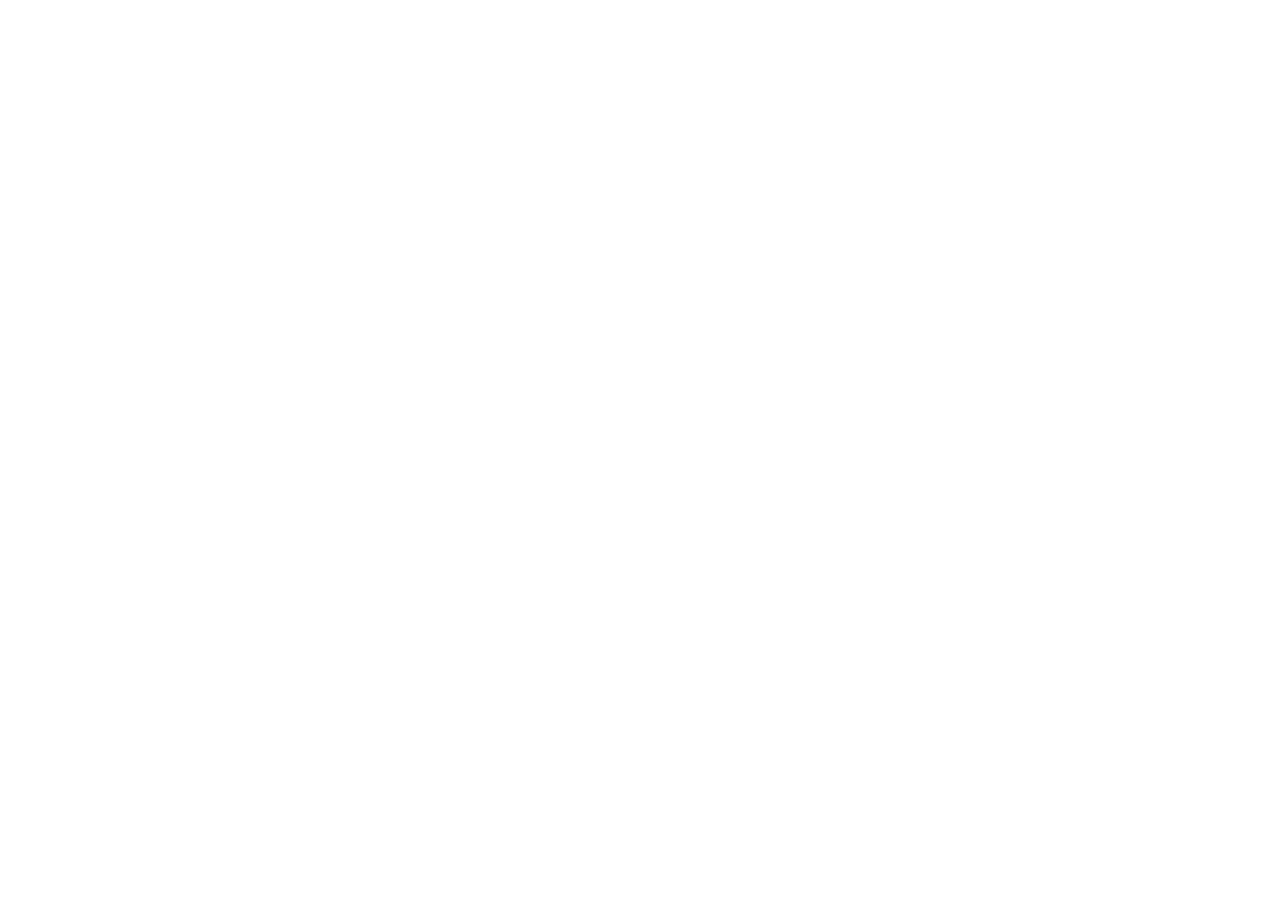
==== tailwind_component/index.html @ cdb5a168 "Add folders" ====
<!DOCTYPE html>
<html lang="en">
<head>
    <meta charset="UTF-8">
    <meta name="viewport" content="width=device-width, initial-scale=1.0">
    <title>IMK Tailwind</title>
    <link rel="stylesheet" href="../main.css">
</head>
<body>
    
</body>
</html>
---- main.css ----
/*
! tailwindcss v3.4.1 | MIT License | https://tailwindcss.com
*/

/*
1. Prevent padding and border from affecting element width. (https://github.com/mozdevs/cssremedy/issues/4)
2. Allow adding a border to an element by just adding a border-width. (https://github.com/tailwindcss/tailwindcss/pull/116)
*/

*,
::before,
::after {
  box-sizing: border-box;
  /* 1 */
  border-width: 0;
  /* 2 */
  border-style: solid;
  /* 2 */
  border-color: #e5e7eb;
  /* 2 */
}

::before,
::after {
  --tw-content: '';
}

/*
1. Use a consistent sensible line-height in all browsers.
2. Prevent adjustments of font size after orientation changes in iOS.
3. Use a more readable tab size.
4. Use the user's configured `sans` font-family by default.
5. Use the user's configured `sans` font-feature-settings by default.
6. Use the user's configured `sans` font-variation-settings by default.
7. Disable tap highlights on iOS
*/

html,
:host {
  line-height: 1.5;
  /* 1 */
  -webkit-text-size-adjust: 100%;
  /* 2 */
  -moz-tab-size: 4;
  /* 3 */
  -o-tab-size: 4;
     tab-size: 4;
  /* 3 */
  font-family: ui-sans-serif, system-ui, sans-serif, "Apple Color Emoji", "Segoe UI Emoji", "Segoe UI Symbol", "Noto Color Emoji";
  /* 4 */
  font-feature-settings: normal;
  /* 5 */
  font-variation-settings: normal;
  /* 6 */
  -webkit-tap-highlight-color: transparent;
  /* 7 */
}

/*
1. Remove the margin in all browsers.
2. Inherit line-height from `html` so users can set them as a class directly on the `html` element.
*/

body {
  margin: 0;
  /* 1 */
  line-height: inherit;
  /* 2 */
}

/*
1. Add the correct height in Firefox.
2. Correct the inheritance of border color in Firefox. (https://bugzilla.mozilla.org/show_bug.cgi?id=190655)
3. Ensure horizontal rules are visible by default.
*/

hr {
  height: 0;
  /* 1 */
  color: inherit;
  /* 2 */
  border-top-width: 1px;
  /* 3 */
}

/*
Add the correct text decoration in Chrome, Edge, and Safari.
*/

abbr:where([title]) {
  -webkit-text-decoration: underline dotted;
          text-decoration: underline dotted;
}

/*
Remove the default font size and weight for headings.
*/

h1,
h2,
h3,
h4,
h5,
h6 {
  font-size: inherit;
  font-weight: inherit;
}

/*
Reset links to optimize for opt-in styling instead of opt-out.
*/

a {
  color: inherit;
  text-decoration: inherit;
}

/*
Add the correct font weight in Edge and Safari.
*/

b,
strong {
  font-weight: bolder;
}

/*
1. Use the user's configured `mono` font-family by default.
2. Use the user's configured `mono` font-feature-settings by default.
3. Use the user's configured `mono` font-variation-settings by default.
4. Correct the odd `em` font sizing in all browsers.
*/

code,
kbd,
samp,
pre {
  font-family: ui-monospace, SFMono-Regular, Menlo, Monaco, Consolas, "Liberation Mono", "Courier New", monospace;
  /* 1 */
  font-feature-settings: normal;
  /* 2 */
  font-variation-settings: normal;
  /* 3 */
  font-size: 1em;
  /* 4 */
}

/*
Add the correct font size in all browsers.
*/

small {
  font-size: 80%;
}

/*
Prevent `sub` and `sup` elements from affecting the line height in all browsers.
*/

sub,
sup {
  font-size: 75%;
  line-height: 0;
  position: relative;
  vertical-align: baseline;
}

sub {
  bottom: -0.25em;
}

sup {
  top: -0.5em;
}

/*
1. Remove text indentation from table contents in Chrome and Safari. (https://bugs.chromium.org/p/chromium/issues/detail?id=999088, https://bugs.webkit.org/show_bug.cgi?id=201297)
2. Correct table border color inheritance in all Chrome and Safari. (https://bugs.chromium.org/p/chromium/issues/detail?id=935729, https://bugs.webkit.org/show_bug.cgi?id=195016)
3. Remove gaps between table borders by default.
*/

table {
  text-indent: 0;
  /* 1 */
  border-color: inherit;
  /* 2 */
  border-collapse: collapse;
  /* 3 */
}

/*
1. Change the font styles in all browsers.
2. Remove the margin in Firefox and Safari.
3. Remove default padding in all browsers.
*/

button,
input,
optgroup,
select,
textarea {
  font-family: inherit;
  /* 1 */
  font-feature-settings: inherit;
  /* 1 */
  font-variation-settings: inherit;
  /* 1 */
  font-size: 100%;
  /* 1 */
  font-weight: inherit;
  /* 1 */
  line-height: inherit;
  /* 1 */
  color: inherit;
  /* 1 */
  margin: 0;
  /* 2 */
  padding: 0;
  /* 3 */
}

/*
Remove the inheritance of text transform in Edge and Firefox.
*/

button,
select {
  text-transform: none;
}

/*
1. Correct the inability to style clickable types in iOS and Safari.
2. Remove default button styles.
*/

button,
[type='button'],
[type='reset'],
[type='submit'] {
  -webkit-appearance: button;
  /* 1 */
  background-color: transparent;
  /* 2 */
  background-image: none;
  /* 2 */
}

/*
Use the modern Firefox focus style for all focusable elements.
*/

:-moz-focusring {
  outline: auto;
}

/*
Remove the additional `:invalid` styles in Firefox. (https://github.com/mozilla/gecko-dev/blob/2f9eacd9d3d995c937b4251a5557d95d494c9be1/layout/style/res/forms.css#L728-L737)
*/

:-moz-ui-invalid {
  box-shadow: none;
}

/*
Add the correct vertical alignment in Chrome and Firefox.
*/

progress {
  vertical-align: baseline;
}

/*
Correct the cursor style of increment and decrement buttons in Safari.
*/

::-webkit-inner-spin-button,
::-webkit-outer-spin-button {
  height: auto;
}

/*
1. Correct the odd appearance in Chrome and Safari.
2. Correct the outline style in Safari.
*/

[type='search'] {
  -webkit-appearance: textfield;
  /* 1 */
  outline-offset: -2px;
  /* 2 */
}

/*
Remove the inner padding in Chrome and Safari on macOS.
*/

::-webkit-search-decoration {
  -webkit-appearance: none;
}

/*
1. Correct the inability to style clickable types in iOS and Safari.
2. Change font properties to `inherit` in Safari.
*/

::-webkit-file-upload-button {
  -webkit-appearance: button;
  /* 1 */
  font: inherit;
  /* 2 */
}

/*
Add the correct display in Chrome and Safari.
*/

summary {
  display: list-item;
}

/*
Removes the default spacing and border for appropriate elements.
*/

blockquote,
dl,
dd,
h1,
h2,
h3,
h4,
h5,
h6,
hr,
figure,
p,
pre {
  margin: 0;
}

fieldset {
  margin: 0;
  padding: 0;
}

legend {
  padding: 0;
}

ol,
ul,
menu {
  list-style: none;
  margin: 0;
  padding: 0;
}

/*
Reset default styling for dialogs.
*/

dialog {
  padding: 0;
}

/*
Prevent resizing textareas horizontally by default.
*/

textarea {
  resize: vertical;
}

/*
1. Reset the default placeholder opacity in Firefox. (https://github.com/tailwindlabs/tailwindcss/issues/3300)
2. Set the default placeholder color to the user's configured gray 400 color.
*/

input::-moz-placeholder, textarea::-moz-placeholder {
  opacity: 1;
  /* 1 */
  color: #9ca3af;
  /* 2 */
}

input::placeholder,
textarea::placeholder {
  opacity: 1;
  /* 1 */
  color: #9ca3af;
  /* 2 */
}

/*
Set the default cursor for buttons.
*/

button,
[role="button"] {
  cursor: pointer;
}

/*
Make sure disabled buttons don't get the pointer cursor.
*/

:disabled {
  cursor: default;
}

/*
1. Make replaced elements `display: block` by default. (https://github.com/mozdevs/cssremedy/issues/14)
2. Add `vertical-align: middle` to align replaced elements more sensibly by default. (https://github.com/jensimmons/cssremedy/issues/14#issuecomment-634934210)
   This can trigger a poorly considered lint error in some tools but is included by design.
*/

img,
svg,
video,
canvas,
audio,
iframe,
embed,
object {
  display: block;
  /* 1 */
  vertical-align: middle;
  /* 2 */
}

/*
Constrain images and videos to the parent width and preserve their intrinsic aspect ratio. (https://github.com/mozdevs/cssremedy/issues/14)
*/

img,
video {
  max-width: 100%;
  height: auto;
}

/* Make elements with the HTML hidden attribute stay hidden by default */

[hidden] {
  display: none;
}

*, ::before, ::after {
  --tw-border-spacing-x: 0;
  --tw-border-spacing-y: 0;
  --tw-translate-x: 0;
  --tw-translate-y: 0;
  --tw-rotate: 0;
  --tw-skew-x: 0;
  --tw-skew-y: 0;
  --tw-scale-x: 1;
  --tw-scale-y: 1;
  --tw-pan-x:  ;
  --tw-pan-y:  ;
  --tw-pinch-zoom:  ;
  --tw-scroll-snap-strictness: proximity;
  --tw-gradient-from-position:  ;
  --tw-gradient-via-position:  ;
  --tw-gradient-to-position:  ;
  --tw-ordinal:  ;
  --tw-slashed-zero:  ;
  --tw-numeric-figure:  ;
  --tw-numeric-spacing:  ;
  --tw-numeric-fraction:  ;
  --tw-ring-inset:  ;
  --tw-ring-offset-width: 0px;
  --tw-ring-offset-color: #fff;
  --tw-ring-color: rgb(59 130 246 / 0.5);
  --tw-ring-offset-shadow: 0 0 #0000;
  --tw-ring-shadow: 0 0 #0000;
  --tw-shadow: 0 0 #0000;
  --tw-shadow-colored: 0 0 #0000;
  --tw-blur:  ;
  --tw-brightness:  ;
  --tw-contrast:  ;
  --tw-grayscale:  ;
  --tw-hue-rotate:  ;
  --tw-invert:  ;
  --tw-saturate:  ;
  --tw-sepia:  ;
  --tw-drop-shadow:  ;
  --tw-backdrop-blur:  ;
  --tw-backdrop-brightness:  ;
  --tw-backdrop-contrast:  ;
  --tw-backdrop-grayscale:  ;
  --tw-backdrop-hue-rotate:  ;
  --tw-backdrop-invert:  ;
  --tw-backdrop-opacity:  ;
  --tw-backdrop-saturate:  ;
  --tw-backdrop-sepia:  ;
}

::backdrop {
  --tw-border-spacing-x: 0;
  --tw-border-spacing-y: 0;
  --tw-translate-x: 0;
  --tw-translate-y: 0;
  --tw-rotate: 0;
  --tw-skew-x: 0;
  --tw-skew-y: 0;
  --tw-scale-x: 1;
  --tw-scale-y: 1;
  --tw-pan-x:  ;
  --tw-pan-y:  ;
  --tw-pinch-zoom:  ;
  --tw-scroll-snap-strictness: proximity;
  --tw-gradient-from-position:  ;
  --tw-gradient-via-position:  ;
  --tw-gradient-to-position:  ;
  --tw-ordinal:  ;
  --tw-slashed-zero:  ;
  --tw-numeric-figure:  ;
  --tw-numeric-spacing:  ;
  --tw-numeric-fraction:  ;
  --tw-ring-inset:  ;
  --tw-ring-offset-width: 0px;
  --tw-ring-offset-color: #fff;
  --tw-ring-color: rgb(59 130 246 / 0.5);
  --tw-ring-offset-shadow: 0 0 #0000;
  --tw-ring-shadow: 0 0 #0000;
  --tw-shadow: 0 0 #0000;
  --tw-shadow-colored: 0 0 #0000;
  --tw-blur:  ;
  --tw-brightness:  ;
  --tw-contrast:  ;
  --tw-grayscale:  ;
  --tw-hue-rotate:  ;
  --tw-invert:  ;
  --tw-saturate:  ;
  --tw-sepia:  ;
  --tw-drop-shadow:  ;
  --tw-backdrop-blur:  ;
  --tw-backdrop-brightness:  ;
  --tw-backdrop-contrast:  ;
  --tw-backdrop-grayscale:  ;
  --tw-backdrop-hue-rotate:  ;
  --tw-backdrop-invert:  ;
  --tw-backdrop-opacity:  ;
  --tw-backdrop-saturate:  ;
  --tw-backdrop-sepia:  ;
}

.mx-3 {
  margin-left: 0.75rem;
  margin-right: 0.75rem;
}

.mt-1 {
  margin-top: 0.25rem;
}

.mt-2 {
  margin-top: 0.5rem;
}

.mt-3 {
  margin-top: 0.75rem;
}

.block {
  display: block;
}

.italic {
  font-style: italic;
}

.container {
  width: 100%;
}

@media (min-width: 640px) {
  .container {
    max-width: 640px;
  }
}

@media (min-width: 768px) {
  .container {
    max-width: 768px;
  }
}

@media (min-width: 1024px) {
  .container {
    max-width: 1024px;
  }
}

@media (min-width: 1280px) {
  .container {
    max-width: 1280px;
  }
}

@media (min-width: 1536px) {
  .container {
    max-width: 1536px;
  }
}
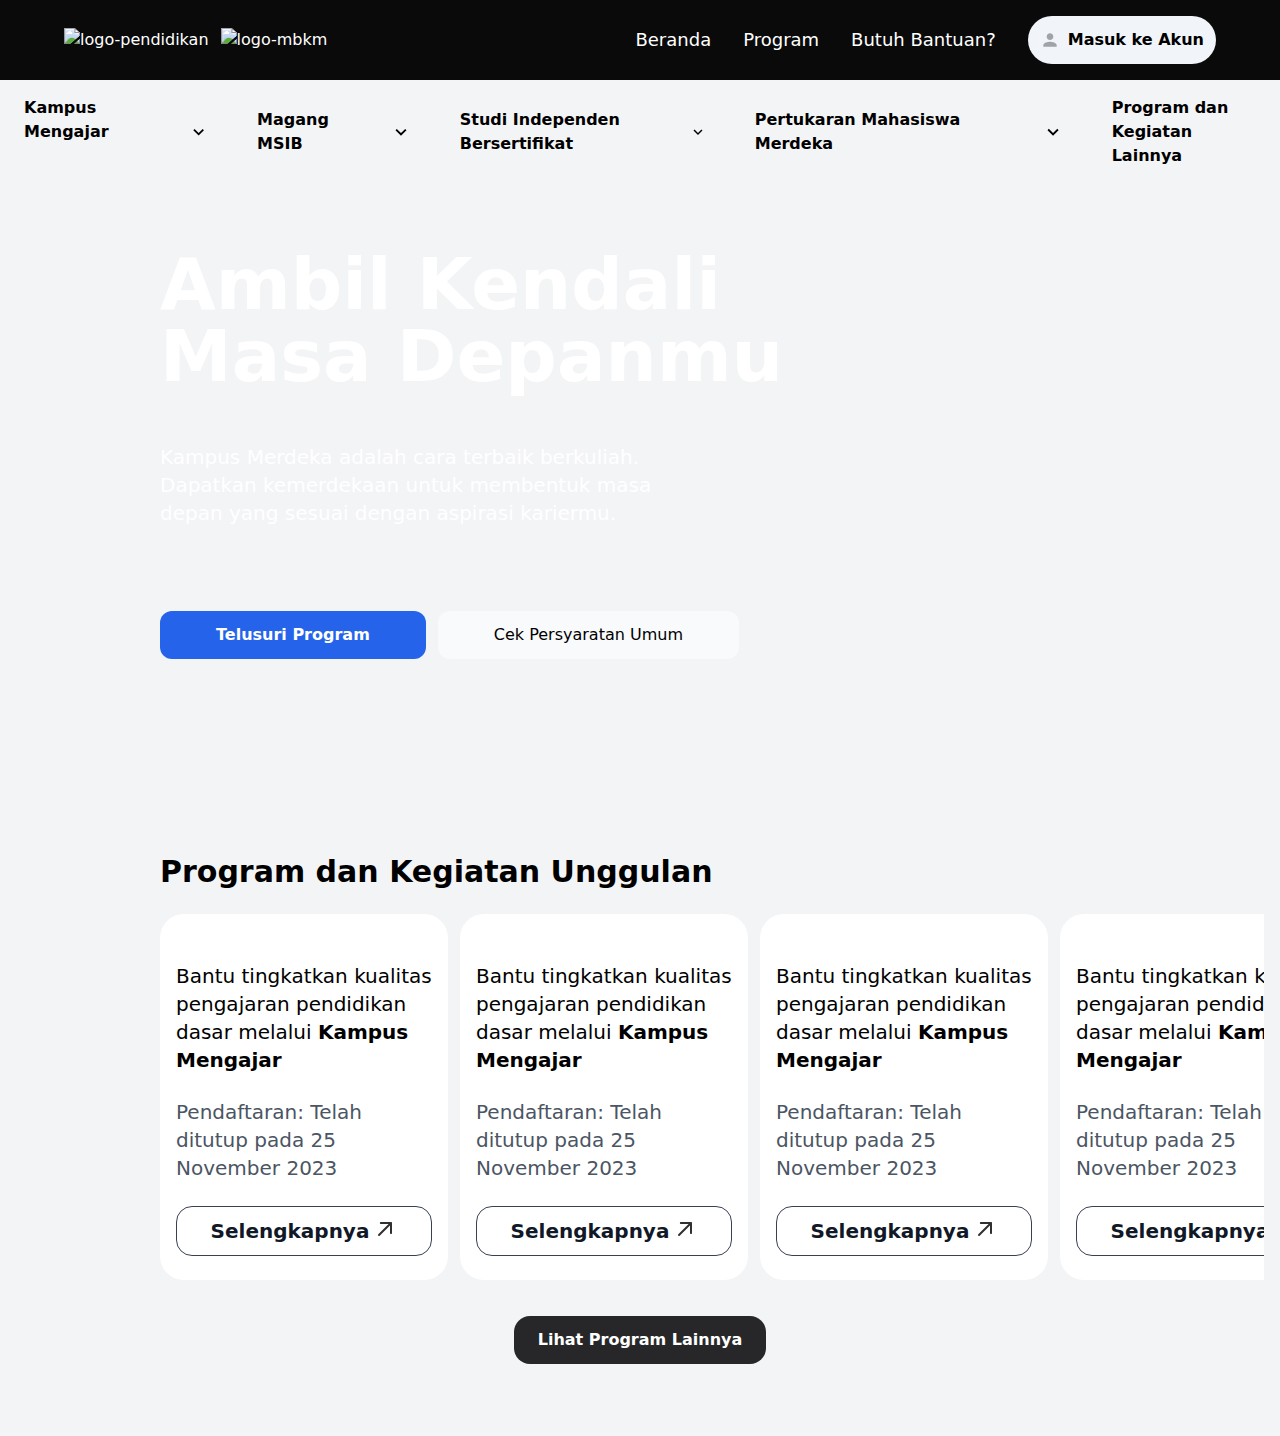
==== commit a0f58ab2: "Finished beranda page" ====
--- a/tailwind_component/index.html
+++ b/tailwind_component/index.html
@@ -6,7 +6,217 @@
     <title>IMK Tailwind</title>
     <link rel="stylesheet" href="../main.css">
 </head>
-<body>
-    
+<body class="bg-gray-100 pb-8">
+    <header class="w-full bg-neutral-950 text-white h-fit">
+        <nav class="max-w-screen-xl flex justify-between p-4 lg:py-4 lg:px-16 mx-auto">
+            <div class="grid grid-flow-col gap-3 my-auto">
+                <img class="" src="https://kampusmerdeka.kemdikbud.go.id/static/media/logo-pendidikan.92aef756.webp" alt="logo-pendidikan">
+                <img class="" src="https://kampusmerdeka.kemdikbud.go.id/static/media/logo-white.d216d864.webp" alt="logo-mbkm">
+            </div>
+            <div class="gap-8 hidden lg:flex">
+                <span class="font-medium text-lg my-auto">Beranda</span>
+                <span class="font-medium text-lg my-auto">Program</span>
+                <span class="font-medium text-lg my-auto">Butuh Bantuan?</span>
+                <div class="rounded-full flex gap-2 bg-slate-100 p-3 font-bold text-black">
+                    <svg class="my-auto" viewBox="0 0 24 24" height="20" fill="#A0A4A8" stroke=""><path d="M12 12C14.21 12 16 10.21 16 8C16 5.79 14.21 4 12 4C9.79 4 8 5.79 8 8C8 10.21 9.79 12 12 12ZM12 14C9.33 14 4 15.34 4 18V20H20V18C20 15.34 14.67 14 12 14Z"></path></svg>
+                    Masuk ke Akun
+                </div>
+            </div>
+            <div class="lg:hidden flex place-content-center">
+                <svg id="hamburger" class="m-auto cursor-pointer" viewBox="0 0 24 24" height="25" fill="#FFFFFF" stroke=""><path d="M20,18H4c-0.6,0-1-0.4-1-1s0.4-1,1-1h16c0.6,0,1,0.4,1,1S20.6,18,20,18z M20,13H4c-0.6,0-1-0.4-1-1s0.4-1,1-1h16  c0.6,0,1,0.4,1,1S20.6,13,20,13z M20,8H4C3.4,8,3,7.6,3,7s0.4-1,1-1h16c0.6,0,1,0.4,1,1S20.6,8,20,8z"></path></svg>
+                <div id="bg_focus_dialog" class="h-screen w-full bg-black bg-opacity-75 z-10 fixed hidden top-0 right-0"></div>
+                <div id="dialog" class="h-3/5 -translate-y-full transition-all ease-in-out w-full bg-white z-20 fixed top-0 right-0">
+                    <div class="grid gap-5 py-5 px-4">
+                        <span id="close-icon" class="flex justify-end cursor-pointer"><svg viewBox="0 0 24 24" height="24" fill="#53575A" stroke=""><path d="M19,6.4L17.6,5L12,10.6L6.4,5L5,6.4l5.6,5.6L5,17.6L6.4,19l5.6-5.6l5.6,5.6l1.4-1.4L13.4,12L19,6.4z"></path></svg></span>
+                        <span class="text-gray-400 text-sm font-normal tracking-tight">Program Kampus Merdeka</span>
+                        <div class="flex justify-between cursor-pointer">
+                            <span class="font-medium text-black tracking-tight">
+                                Kampus Mengajar
+                            </span>
+                            <svg viewBox="0 0 24 24" height="20" fill="#45474A" stroke=""><path d="M13,19c-0.3,0-0.5-0.1-0.7-0.3c-0.4-0.4-0.4-1,0-1.4l4.3-4.3H5c-0.6,0-1-0.4-1-1s0.4-1,1-1h11.6l-4.3-4.3  c-0.4-0.4-0.4-1,0-1.4s1-0.4,1.4,0l6,6c0.1,0.1,0.2,0.2,0.2,0.3c0,0.1,0.1,0.2,0.1,0.4l0,0c0,0,0,0,0,0l0,0c0,0.1,0,0.3-0.1,0.4  c0,0.1-0.1,0.2-0.2,0.3l-6,6C13.5,18.9,13.3,19,13,19z"></path></svg>
+                        </div>
+                        <div class="flex justify-between cursor-pointer">
+                            <span class="font-medium text-black tracking-tight">
+                                Magang MSIB
+                            </span>
+                            <svg viewBox="0 0 24 24" height="20" fill="#45474A" stroke=""><path d="M13,19c-0.3,0-0.5-0.1-0.7-0.3c-0.4-0.4-0.4-1,0-1.4l4.3-4.3H5c-0.6,0-1-0.4-1-1s0.4-1,1-1h11.6l-4.3-4.3  c-0.4-0.4-0.4-1,0-1.4s1-0.4,1.4,0l6,6c0.1,0.1,0.2,0.2,0.2,0.3c0,0.1,0.1,0.2,0.1,0.4l0,0c0,0,0,0,0,0l0,0c0,0.1,0,0.3-0.1,0.4  c0,0.1-0.1,0.2-0.2,0.3l-6,6C13.5,18.9,13.3,19,13,19z"></path></svg>
+                        </div>
+                        <div class="flex justify-between cursor-pointer">
+                            <span class="font-medium text-black tracking-tight">
+                                Studi Independen Bersertifikat
+                            </span>
+                            <svg viewBox="0 0 24 24" height="20" fill="#45474A" stroke=""><path d="M13,19c-0.3,0-0.5-0.1-0.7-0.3c-0.4-0.4-0.4-1,0-1.4l4.3-4.3H5c-0.6,0-1-0.4-1-1s0.4-1,1-1h11.6l-4.3-4.3  c-0.4-0.4-0.4-1,0-1.4s1-0.4,1.4,0l6,6c0.1,0.1,0.2,0.2,0.2,0.3c0,0.1,0.1,0.2,0.1,0.4l0,0c0,0,0,0,0,0l0,0c0,0.1,0,0.3-0.1,0.4  c0,0.1-0.1,0.2-0.2,0.3l-6,6C13.5,18.9,13.3,19,13,19z"></path></svg>
+                        </div>
+                        <div class="flex justify-between cursor-pointer">
+                            <span class="font-medium text-black tracking-tight">
+                                Pertukaran Mahasiswa Merdeka
+                            </span>
+                            <svg viewBox="0 0 24 24" height="20" fill="#45474A" stroke=""><path d="M13,19c-0.3,0-0.5-0.1-0.7-0.3c-0.4-0.4-0.4-1,0-1.4l4.3-4.3H5c-0.6,0-1-0.4-1-1s0.4-1,1-1h11.6l-4.3-4.3  c-0.4-0.4-0.4-1,0-1.4s1-0.4,1.4,0l6,6c0.1,0.1,0.2,0.2,0.2,0.3c0,0.1,0.1,0.2,0.1,0.4l0,0c0,0,0,0,0,0l0,0c0,0.1,0,0.3-0.1,0.4  c0,0.1-0.1,0.2-0.2,0.3l-6,6C13.5,18.9,13.3,19,13,19z"></path></svg>
+                        </div>
+                        <div class="flex justify-between cursor-pointer">
+                            <span class="font-medium text-black tracking-tight">
+                                Program dan Kegiatan Lainnya
+                            </span>
+                            <svg viewBox="0 0 24 24" height="20" fill="#45474A" stroke=""><path d="M13,19c-0.3,0-0.5-0.1-0.7-0.3c-0.4-0.4-0.4-1,0-1.4l4.3-4.3H5c-0.6,0-1-0.4-1-1s0.4-1,1-1h11.6l-4.3-4.3  c-0.4-0.4-0.4-1,0-1.4s1-0.4,1.4,0l6,6c0.1,0.1,0.2,0.2,0.2,0.3c0,0.1,0.1,0.2,0.1,0.4l0,0c0,0,0,0,0,0l0,0c0,0.1,0,0.3-0.1,0.4  c0,0.1-0.1,0.2-0.2,0.3l-6,6C13.5,18.9,13.3,19,13,19z"></path></svg>
+                        </div>
+                    </div>
+                </div>
+            </div>
+        </nav>
+        <nav class="lg:hidden fixed w-full bg-white border-t border bottom-0">
+            <div class="flex justify-around py-2 text-xs text-gray-600">
+                <div><svg class="mx-auto" viewBox="0 0 24 24" height="24" fill="#F66951" stroke=""><path d="M10,20v-6h4v6h5v-8h3L12,3L2,12h3v8H10z"></path></svg>Beranda</div>
+                <div><svg class="mx-auto" viewBox="0 0 24 24" height="24" fill="#A0A4A8" stroke=""><path d="M10 16V15H3.01L3 19C3 20.11 3.89 21 5 21H19C20.11 21 21 20.11 21 19V15H14V16H10ZM20 7H15.99V5L13.99 3H9.99L7.99 5V7H4C2.9 7 2 7.9 2 9V12C2 13.11 2.89 14 4 14H10V12H14V14H20C21.1 14 22 13.1 22 12V9C22 7.9 21.1 7 20 7ZM14 7H10V5H14V7Z"></path></svg>Program</div>
+                <div><svg class="mx-auto" viewBox="0 0 41 41" height="24" fill="#A0A4A8" stroke=""><path d="M20.5,38.9c-10.1,0-18.4-8.2-18.4-18.4S10.4,2.1,20.5,2.1s18.4,8.2,18.4,18.4S30.6,38.9,20.5,38.9z M20.5,5.5  c-8.3,0-15,6.7-15,15s6.7,15,15,15s15-6.7,15-15S28.8,5.5,20.5,5.5z"></path><path d="M20.4,23.9c-0.7,0-1.4-0.4-1.6-1.2c-0.3-0.9,0.2-1.8,1.1-2.1c1-0.3,3.8-1.7,3.8-3.4c0-0.8-0.3-1.5-0.8-2.1  c-0.5-0.6-1.2-1-2-1.1c-0.8-0.1-1.6,0-2.2,0.4c-0.7,0.4-1.2,1-1.4,1.8c-0.3,0.9-1.3,1.3-2.2,1c-0.9-0.3-1.3-1.3-1-2.2  c0.5-1.5,1.6-2.7,2.9-3.5c1.4-0.8,3-1.1,4.5-0.8c1.6,0.3,3,1.1,4,2.3c1,1.2,1.6,2.7,1.6,4.3c0,4.4-5.5,6.4-6.2,6.6  C20.7,23.8,20.5,23.9,20.4,23.9z"></path><path d="M20.5,30.5c-0.9,0-1.7-0.8-1.7-1.7s0.7-1.7,1.7-1.7h0c0.9,0,1.7,0.8,1.7,1.7S21.4,30.5,20.5,30.5z"></path></svg>FAQ</div>
+                <div><svg class="mx-auto" viewBox="0 0 24 24" height="24" fill="#A0A4A8" stroke=""><path d="M12 12C14.21 12 16 10.21 16 8C16 5.79 14.21 4 12 4C9.79 4 8 5.79 8 8C8 10.21 9.79 12 12 12ZM12 14C9.33 14 4 15.34 4 18V20H20V18C20 15.34 14.67 14 12 14Z"></path></svg>Masuk</div>
+            </div>
+        </nav>
+    </header>
+    <div class="w-full h-fit hidden lg:flex">
+        <div class="mx-auto flex">
+            <div class="cursor-pointer flex w-fit hover:bg-gray-200 group py-4 px-6 gap-5">
+                <span class="font-bold group-hover:text-blue-600  max-w-[14ch]">Kampus Mengajar</span>
+                <svg class="my-auto group-hover:fill-blue-600" viewBox="0 0 24 24" height="24" fill="" stroke=""><path d="M16.6,8.6L12,13.2L7.4,8.6L6,10l6,6l6-6L16.6,8.6z"></path></svg>
+            </div>
+            <div class="cursor-pointer flex w-fit hover:bg-gray-200 group py-4 px-6 gap-5">
+                <span class="font-bold group-hover:text-blue-600  max-w-[14ch] my-auto">Magang MSIB</span>
+                <svg class="my-auto group-hover:fill-blue-600" viewBox="0 0 24 24" height="24" fill="" stroke=""><path d="M16.6,8.6L12,13.2L7.4,8.6L6,10l6,6l6-6L16.6,8.6z"></path></svg>
+            </div>
+            <div class="cursor-pointer flex w-fit hover:bg-gray-200 group py-4 px-6 gap-5">
+                <span class="font-bold group-hover:text-blue-600  max-w-[20ch] my-auto">Studi Independen Bersertifikat</span>
+                <svg class="my-auto group-hover:fill-blue-600" viewBox="0 0 24 24" height="24" fill="" stroke=""><path d="M16.6,8.6L12,13.2L7.4,8.6L6,10l6,6l6-6L16.6,8.6z"></path></svg>
+            </div>
+            <div class="cursor-pointer flex w-fit hover:bg-gray-200 group py-4 px-6 gap-5">
+                <span class="font-bold group-hover:text-blue-600  max-w-[20cursor-pointer ch] my-auto">Pertukaran Mahasiswa Merdeka</span>
+                <svg class="my-auto group-hover:fill-blue-600" viewBox="0 0 24 24" height="24" fill="" stroke=""><path d="M16.6,8.6L12,13.2L7.4,8.6L6,10l6,6l6-6L16.6,8.6z"></path></svg>
+            </div>
+            <div class="cursor-pointer flex w-fit hover:bg-gray-200 group py-4 px-6 gap-5">
+                <span class="font-bold group-hover:text-blue-600  max-w-[14ch] my-auto">Program dan Kegiatan Lainnya</span>
+            </div>
+        </div>
+    </div>
+    <section id="beranda">
+        <div class="bg-[url('https://kampusmerdeka.kemdikbud.go.id/static/media/headline-mahasiswa.7bfc0303.webp')] min-h-80 max-h-80 lg:min-h-[70dvh] bg-cover lg:ps-40 lg:py-16 py-10 px-4 grid">
+            <span class="text-white text-3xl lg:text-7xl font-bold font-sans first-letter: whitespace-break-spaces leading-snug">Ambil Kendali</br>Masa Depanmu</span>
+            <span class="text-white lg:text-xl max-w-[40ch] font-normal font-sans lg:-mt-10">
+                Kampus Merdeka adalah cara terbaik berkuliah. Dapatkan kemerdekaan untuk membentuk masa depan yang sesuai dengan aspirasi kariermu.
+            </span>
+            <div class="lg:flex lg:gap-3 lg:-mt-5">
+                <div class="bg-blue-600 text-center rounded-full lg:rounded-xl lg:px-14 lg:py-3 lg:h-fit p-2 mt-3 font-bold text-white">Telusuri Program</div>
+                <div class="bg-slate-50 text-center rounded-full lg:rounded-xl lg:px-14 lg:py-3 lg:h-fit p-2 mt-3 font-medium">Cek Persyaratan Umum</div>
+            </div>
+        </div>
+    </section>
+    <section id="program">
+        <div class="py-10 px-4 grid gap-6 h-fit">
+            <h1 class="font-bold text-3xl lg:ms-36">Program dan Kegiatan Unggulan</h1>
+            <div class="overflow-x-scroll lg:px-36 snap-x no-scrollbar flex gap-3">
+                <div class="snap-center px-4 py-6 rounded-3xl min-w-64 max-w-64 lg:min-w-72 lg:max-w-72 bg-white grid lg:gap-6 gap-4">
+                    <img src="https://kampusmerdeka.kemdikbud.go.id/static/media/kampus-mengajar-logo.4cb4b8b5.webp" alt="">
+                    <span class="font-normal lg:text-xl text-lg font-sans leading-tight">
+                        Bantu tingkatkan kualitas 
+                        pengajaran pendidikan 
+                        dasar melalui <b>Kampus Mengajar</b>
+                    </span>
+                    <span class="font-extralight lg:text-xl text-lg text-gray-600">
+                        Pendaftaran: 
+                        Telah ditutup pada 25 November 2023
+                    </span>
+                    <div class="border border-gray-700 lg:text-xl rounded-2xl text-gray-900 text-center py-2.5 font-bold flex justify-center gap-1">Selengkapnya<svg viewBox="0 0 24 24" height="24" fill="#2F3031" stroke=""><path d="M6,19c-0.3,0-0.5-0.1-0.7-0.3c-0.4-0.4-0.4-1,0-1.4L15.6,7H7.9c-0.6,0-1-0.4-1-1s0.4-1,1-1H18c0,0,0,0,0,0l0,0  c0.1,0,0.3,0,0.4,0.1c0.1,0,0.2,0.1,0.3,0.2s0.2,0.2,0.2,0.3C19,5.7,19,5.9,19,6l0,0c0,0,0,0,0,0v10.1c0,0.6-0.4,1-1,1s-1-0.4-1-1  V8.4L6.7,18.7C6.5,18.9,6.3,19,6,19z"></path></svg></div>
+                </div>
+                <div class="snap-center px-4 py-6 rounded-3xl min-w-64 max-w-64 lg:min-w-72 lg:max-w-72 bg-white grid lg:gap-6 gap-4">
+                    <img src="https://kampusmerdeka.kemdikbud.go.id/static/media/kampus-mengajar-logo.4cb4b8b5.webp" alt="">
+                    <span class="font-normal lg:text-xl text-lg font-sans leading-tight">
+                        Bantu tingkatkan kualitas 
+                        pengajaran pendidikan 
+                        dasar melalui <b>Kampus Mengajar</b>
+                    </span>
+                    <span class="font-extralight lg:text-xl text-lg text-gray-600">
+                        Pendaftaran: 
+                        Telah ditutup pada 25 November 2023
+                    </span>
+                    <div class="border border-gray-700 lg:text-xl rounded-2xl text-gray-900 text-center py-2.5 font-bold flex justify-center gap-1">Selengkapnya<svg viewBox="0 0 24 24" height="24" fill="#2F3031" stroke=""><path d="M6,19c-0.3,0-0.5-0.1-0.7-0.3c-0.4-0.4-0.4-1,0-1.4L15.6,7H7.9c-0.6,0-1-0.4-1-1s0.4-1,1-1H18c0,0,0,0,0,0l0,0  c0.1,0,0.3,0,0.4,0.1c0.1,0,0.2,0.1,0.3,0.2s0.2,0.2,0.2,0.3C19,5.7,19,5.9,19,6l0,0c0,0,0,0,0,0v10.1c0,0.6-0.4,1-1,1s-1-0.4-1-1  V8.4L6.7,18.7C6.5,18.9,6.3,19,6,19z"></path></svg></div>
+                </div>
+                <div class="snap-center px-4 py-6 rounded-3xl min-w-64 max-w-64 lg:min-w-72 lg:max-w-72 bg-white grid lg:gap-6 gap-4">
+                    <img src="https://kampusmerdeka.kemdikbud.go.id/static/media/kampus-mengajar-logo.4cb4b8b5.webp" alt="">
+                    <span class="font-normal lg:text-xl text-lg font-sans leading-tight">
+                        Bantu tingkatkan kualitas 
+                        pengajaran pendidikan 
+                        dasar melalui <b>Kampus Mengajar</b>
+                    </span>
+                    <span class="font-extralight lg:text-xl text-lg text-gray-600">
+                        Pendaftaran: 
+                        Telah ditutup pada 25 November 2023
+                    </span>
+                    <div class="border border-gray-700 lg:text-xl rounded-2xl text-gray-900 text-center py-2.5 font-bold flex justify-center gap-1">Selengkapnya<svg viewBox="0 0 24 24" height="24" fill="#2F3031" stroke=""><path d="M6,19c-0.3,0-0.5-0.1-0.7-0.3c-0.4-0.4-0.4-1,0-1.4L15.6,7H7.9c-0.6,0-1-0.4-1-1s0.4-1,1-1H18c0,0,0,0,0,0l0,0  c0.1,0,0.3,0,0.4,0.1c0.1,0,0.2,0.1,0.3,0.2s0.2,0.2,0.2,0.3C19,5.7,19,5.9,19,6l0,0c0,0,0,0,0,0v10.1c0,0.6-0.4,1-1,1s-1-0.4-1-1  V8.4L6.7,18.7C6.5,18.9,6.3,19,6,19z"></path></svg></div>
+                </div>
+                <div class="snap-center px-4 py-6 rounded-3xl min-w-64 max-w-64 lg:min-w-72 lg:max-w-72 bg-white grid lg:gap-6 gap-4">
+                    <img src="https://kampusmerdeka.kemdikbud.go.id/static/media/kampus-mengajar-logo.4cb4b8b5.webp" alt="">
+                    <span class="font-normal lg:text-xl text-lg font-sans leading-tight">
+                        Bantu tingkatkan kualitas 
+                        pengajaran pendidikan 
+                        dasar melalui <b>Kampus Mengajar</b>
+                    </span>
+                    <span class="font-extralight lg:text-xl text-lg text-gray-600">
+                        Pendaftaran: 
+                        Telah ditutup pada 25 November 2023
+                    </span>
+                    <div class="border border-gray-700 lg:text-xl rounded-2xl text-gray-900 text-center py-2.5 font-bold flex justify-center gap-1">Selengkapnya<svg viewBox="0 0 24 24" height="24" fill="#2F3031" stroke=""><path d="M6,19c-0.3,0-0.5-0.1-0.7-0.3c-0.4-0.4-0.4-1,0-1.4L15.6,7H7.9c-0.6,0-1-0.4-1-1s0.4-1,1-1H18c0,0,0,0,0,0l0,0  c0.1,0,0.3,0,0.4,0.1c0.1,0,0.2,0.1,0.3,0.2s0.2,0.2,0.2,0.3C19,5.7,19,5.9,19,6l0,0c0,0,0,0,0,0v10.1c0,0.6-0.4,1-1,1s-1-0.4-1-1  V8.4L6.7,18.7C6.5,18.9,6.3,19,6,19z"></path></svg></div>
+                </div>
+                <div class="snap-center px-4 py-6 rounded-3xl min-w-64 max-w-64 lg:min-w-72 lg:max-w-72 bg-white grid lg:gap-6 gap-4">
+                    <img src="https://kampusmerdeka.kemdikbud.go.id/static/media/kampus-mengajar-logo.4cb4b8b5.webp" alt="">
+                    <span class="font-normal lg:text-xl text-lg font-sans leading-tight">
+                        Bantu tingkatkan kualitas 
+                        pengajaran pendidikan 
+                        dasar melalui <b>Kampus Mengajar</b>
+                    </span>
+                    <span class="font-extralight lg:text-xl text-lg text-gray-600">
+                        Pendaftaran: 
+                        Telah ditutup pada 25 November 2023
+                    </span>
+                    <div class="border border-gray-700 lg:text-xl rounded-2xl text-gray-900 text-center py-2.5 font-bold flex justify-center gap-1">Selengkapnya<svg viewBox="0 0 24 24" height="24" fill="#2F3031" stroke=""><path d="M6,19c-0.3,0-0.5-0.1-0.7-0.3c-0.4-0.4-0.4-1,0-1.4L15.6,7H7.9c-0.6,0-1-0.4-1-1s0.4-1,1-1H18c0,0,0,0,0,0l0,0  c0.1,0,0.3,0,0.4,0.1c0.1,0,0.2,0.1,0.3,0.2s0.2,0.2,0.2,0.3C19,5.7,19,5.9,19,6l0,0c0,0,0,0,0,0v10.1c0,0.6-0.4,1-1,1s-1-0.4-1-1  V8.4L6.7,18.7C6.5,18.9,6.3,19,6,19z"></path></svg></div>
+                </div>
+                <div class="snap-center px-4 py-6 rounded-3xl min-w-64 max-w-64 lg:min-w-72 lg:max-w-72 bg-white grid lg:gap-6 gap-4">
+                    <img src="https://kampusmerdeka.kemdikbud.go.id/static/media/kampus-mengajar-logo.4cb4b8b5.webp" alt="">
+                    <span class="font-normal lg:text-xl text-lg font-sans leading-tight">
+                        Bantu tingkatkan kualitas 
+                        pengajaran pendidikan 
+                        dasar melalui <b>Kampus Mengajar</b>
+                    </span>
+                    <span class="font-extralight lg:text-xl text-lg text-gray-600">
+                        Pendaftaran: 
+                        Telah ditutup pada 25 November 2023
+                    </span>
+                    <div class="border border-gray-700 lg:text-xl rounded-2xl text-gray-900 text-center py-2.5 font-bold flex justify-center gap-1">Selengkapnya<svg viewBox="0 0 24 24" height="24" fill="#2F3031" stroke=""><path d="M6,19c-0.3,0-0.5-0.1-0.7-0.3c-0.4-0.4-0.4-1,0-1.4L15.6,7H7.9c-0.6,0-1-0.4-1-1s0.4-1,1-1H18c0,0,0,0,0,0l0,0  c0.1,0,0.3,0,0.4,0.1c0.1,0,0.2,0.1,0.3,0.2s0.2,0.2,0.2,0.3C19,5.7,19,5.9,19,6l0,0c0,0,0,0,0,0v10.1c0,0.6-0.4,1-1,1s-1-0.4-1-1  V8.4L6.7,18.7C6.5,18.9,6.3,19,6,19z"></path></svg></div>
+                </div>
+                
+            </div>
+            <div class="bg-zinc-800 text-white text-center rounded-2xl p-2 mt-3 font-bold lg:w-fit lg:px-6 lg:py-3 lg:mx-auto">Lihat Program Lainnya</div>
+        </div>
+    </section>
 </body>
-</html>+<script>
+    const hamburger = document.getElementById('hamburger');
+    const dialog = document.getElementById('dialog');
+    const bg_focus_dialog = document.getElementById('bg_focus_dialog');
+    const close_icon = document.getElementById('close-icon');
+
+    hamburger.addEventListener('click', () => {
+        dialog.classList.remove('-translate-y-full');
+        bg_focus_dialog.classList.remove('hidden');
+    });
+
+    bg_focus_dialog.addEventListener('click', () => {
+        dialog.classList.add('-translate-y-full');
+        bg_focus_dialog.classList.add('hidden');
+    });
+
+    close_icon.addEventListener('click', () => {
+        dialog.classList.add('-translate-y-full');
+        bg_focus_dialog.classList.add('hidden');
+    });
+
+</script>
+</html>
+
+<!-- https://kampusmerdeka.kemdikbud.go.id/static/media/headline-mahasiswa.7bfc0303.webp, https://kampusmerdeka.kemdikbud.go.id/static/media/headline-mahasiswa@2x.7db442f2.webp 2x,  3x -->--- a/main.css
+++ b/main.css
@@ -544,11 +544,49 @@
   --tw-backdrop-sepia:  ;
 }
 
+.fixed {
+  position: fixed;
+}
+
+.bottom-0 {
+  bottom: 0px;
+}
+
+.right-0 {
+  right: 0px;
+}
+
+.top-0 {
+  top: 0px;
+}
+
+.z-10 {
+  z-index: 10;
+}
+
+.z-20 {
+  z-index: 20;
+}
+
+.m-auto {
+  margin: auto;
+}
+
 .mx-3 {
   margin-left: 0.75rem;
   margin-right: 0.75rem;
 }
 
+.mx-auto {
+  margin-left: auto;
+  margin-right: auto;
+}
+
+.my-auto {
+  margin-top: auto;
+  margin-bottom: auto;
+}
+
 .mt-1 {
   margin-top: 0.25rem;
 }
@@ -565,8 +603,390 @@
   display: block;
 }
 
+.flex {
+  display: flex;
+}
+
+.grid {
+  display: grid;
+}
+
+.hidden {
+  display: none;
+}
+
+.h-3\/5 {
+  height: 60%;
+}
+
+.h-fit {
+  height: -moz-fit-content;
+  height: fit-content;
+}
+
+.h-screen {
+  height: 100vh;
+}
+
+.max-h-80 {
+  max-height: 20rem;
+}
+
+.min-h-80 {
+  min-height: 20rem;
+}
+
+.w-fit {
+  width: -moz-fit-content;
+  width: fit-content;
+}
+
+.w-full {
+  width: 100%;
+}
+
+.min-w-64 {
+  min-width: 16rem;
+}
+
+.max-w-64 {
+  max-width: 16rem;
+}
+
+.max-w-\[14ch\] {
+  max-width: 14ch;
+}
+
+.max-w-\[20ch\] {
+  max-width: 20ch;
+}
+
+.max-w-\[40ch\] {
+  max-width: 40ch;
+}
+
+.max-w-screen-xl {
+  max-width: 1280px;
+}
+
+.-translate-y-full {
+  --tw-translate-y: -100%;
+  transform: translate(var(--tw-translate-x), var(--tw-translate-y)) rotate(var(--tw-rotate)) skewX(var(--tw-skew-x)) skewY(var(--tw-skew-y)) scaleX(var(--tw-scale-x)) scaleY(var(--tw-scale-y));
+}
+
+.cursor-pointer {
+  cursor: pointer;
+}
+
+.snap-x {
+  scroll-snap-type: x var(--tw-scroll-snap-strictness);
+}
+
+.snap-center {
+  scroll-snap-align: center;
+}
+
+.grid-flow-col {
+  grid-auto-flow: column;
+}
+
+.place-content-center {
+  place-content: center;
+}
+
+.justify-end {
+  justify-content: flex-end;
+}
+
+.justify-center {
+  justify-content: center;
+}
+
+.justify-between {
+  justify-content: space-between;
+}
+
+.justify-around {
+  justify-content: space-around;
+}
+
+.gap-1 {
+  gap: 0.25rem;
+}
+
+.gap-2 {
+  gap: 0.5rem;
+}
+
+.gap-3 {
+  gap: 0.75rem;
+}
+
+.gap-4 {
+  gap: 1rem;
+}
+
+.gap-5 {
+  gap: 1.25rem;
+}
+
+.gap-6 {
+  gap: 1.5rem;
+}
+
+.gap-8 {
+  gap: 2rem;
+}
+
+.overflow-x-scroll {
+  overflow-x: scroll;
+}
+
+.whitespace-break-spaces {
+  white-space: break-spaces;
+}
+
+.rounded-2xl {
+  border-radius: 1rem;
+}
+
+.rounded-3xl {
+  border-radius: 1.5rem;
+}
+
+.rounded-full {
+  border-radius: 9999px;
+}
+
+.border {
+  border-width: 1px;
+}
+
+.border-t {
+  border-top-width: 1px;
+}
+
+.border-gray-700 {
+  --tw-border-opacity: 1;
+  border-color: rgb(55 65 81 / var(--tw-border-opacity));
+}
+
+.bg-black {
+  --tw-bg-opacity: 1;
+  background-color: rgb(0 0 0 / var(--tw-bg-opacity));
+}
+
+.bg-blue-600 {
+  --tw-bg-opacity: 1;
+  background-color: rgb(37 99 235 / var(--tw-bg-opacity));
+}
+
+.bg-neutral-950 {
+  --tw-bg-opacity: 1;
+  background-color: rgb(10 10 10 / var(--tw-bg-opacity));
+}
+
+.bg-slate-100 {
+  --tw-bg-opacity: 1;
+  background-color: rgb(241 245 249 / var(--tw-bg-opacity));
+}
+
+.bg-slate-50 {
+  --tw-bg-opacity: 1;
+  background-color: rgb(248 250 252 / var(--tw-bg-opacity));
+}
+
+.bg-white {
+  --tw-bg-opacity: 1;
+  background-color: rgb(255 255 255 / var(--tw-bg-opacity));
+}
+
+.bg-zinc-800 {
+  --tw-bg-opacity: 1;
+  background-color: rgb(39 39 42 / var(--tw-bg-opacity));
+}
+
+.bg-gray-100 {
+  --tw-bg-opacity: 1;
+  background-color: rgb(243 244 246 / var(--tw-bg-opacity));
+}
+
+.bg-opacity-75 {
+  --tw-bg-opacity: 0.75;
+}
+
+.bg-\[url\(\'https\:\/\/kampusmerdeka\.kemdikbud\.go\.id\/static\/media\/headline-mahasiswa\.7bfc0303\.webp\'\)\] {
+  background-image: url('https://kampusmerdeka.kemdikbud.go.id/static/media/headline-mahasiswa.7bfc0303.webp');
+}
+
+.bg-cover {
+  background-size: cover;
+}
+
+.p-2 {
+  padding: 0.5rem;
+}
+
+.p-3 {
+  padding: 0.75rem;
+}
+
+.p-4 {
+  padding: 1rem;
+}
+
+.px-4 {
+  padding-left: 1rem;
+  padding-right: 1rem;
+}
+
+.px-6 {
+  padding-left: 1.5rem;
+  padding-right: 1.5rem;
+}
+
+.py-10 {
+  padding-top: 2.5rem;
+  padding-bottom: 2.5rem;
+}
+
+.py-2 {
+  padding-top: 0.5rem;
+  padding-bottom: 0.5rem;
+}
+
+.py-2\.5 {
+  padding-top: 0.625rem;
+  padding-bottom: 0.625rem;
+}
+
+.py-4 {
+  padding-top: 1rem;
+  padding-bottom: 1rem;
+}
+
+.py-5 {
+  padding-top: 1.25rem;
+  padding-bottom: 1.25rem;
+}
+
+.py-6 {
+  padding-top: 1.5rem;
+  padding-bottom: 1.5rem;
+}
+
+.pb-8 {
+  padding-bottom: 2rem;
+}
+
+.text-center {
+  text-align: center;
+}
+
+.font-sans {
+  font-family: ui-sans-serif, system-ui, sans-serif, "Apple Color Emoji", "Segoe UI Emoji", "Segoe UI Symbol", "Noto Color Emoji";
+}
+
+.text-3xl {
+  font-size: 1.875rem;
+  line-height: 2.25rem;
+}
+
+.text-lg {
+  font-size: 1.125rem;
+  line-height: 1.75rem;
+}
+
+.text-sm {
+  font-size: 0.875rem;
+  line-height: 1.25rem;
+}
+
+.text-xs {
+  font-size: 0.75rem;
+  line-height: 1rem;
+}
+
+.font-bold {
+  font-weight: 700;
+}
+
+.font-extralight {
+  font-weight: 200;
+}
+
+.font-medium {
+  font-weight: 500;
+}
+
+.font-normal {
+  font-weight: 400;
+}
+
 .italic {
   font-style: italic;
+}
+
+.leading-snug {
+  line-height: 1.375;
+}
+
+.leading-tight {
+  line-height: 1.25;
+}
+
+.tracking-tight {
+  letter-spacing: -0.025em;
+}
+
+.text-black {
+  --tw-text-opacity: 1;
+  color: rgb(0 0 0 / var(--tw-text-opacity));
+}
+
+.text-gray-400 {
+  --tw-text-opacity: 1;
+  color: rgb(156 163 175 / var(--tw-text-opacity));
+}
+
+.text-gray-600 {
+  --tw-text-opacity: 1;
+  color: rgb(75 85 99 / var(--tw-text-opacity));
+}
+
+.text-gray-900 {
+  --tw-text-opacity: 1;
+  color: rgb(17 24 39 / var(--tw-text-opacity));
+}
+
+.text-white {
+  --tw-text-opacity: 1;
+  color: rgb(255 255 255 / var(--tw-text-opacity));
+}
+
+.transition-all {
+  transition-property: all;
+  transition-timing-function: cubic-bezier(0.4, 0, 0.2, 1);
+  transition-duration: 150ms;
+}
+
+.ease-in-out {
+  transition-timing-function: cubic-bezier(0.4, 0, 0.2, 1);
+}
+
+/* Hide scrollbar for Chrome, Safari and Opera */
+
+.no-scrollbar::-webkit-scrollbar {
+  display: none;
+}
+
+/* Hide scrollbar for IE, Edge and Firefox */
+
+.no-scrollbar {
+  -ms-overflow-style: none;
+  /* IE and Edge */
+  scrollbar-width: none;
+  /* Firefox */
 }
 
 .container {
@@ -603,3 +1023,143 @@
   }
 }
 
+.hover\:bg-gray-200:hover {
+  --tw-bg-opacity: 1;
+  background-color: rgb(229 231 235 / var(--tw-bg-opacity));
+}
+
+.group:hover .group-hover\:fill-blue-600 {
+  fill: #2563eb;
+}
+
+.group:hover .group-hover\:text-blue-600 {
+  --tw-text-opacity: 1;
+  color: rgb(37 99 235 / var(--tw-text-opacity));
+}
+
+@media (min-width: 1024px) {
+  .lg\:mx-auto {
+    margin-left: auto;
+    margin-right: auto;
+  }
+
+  .lg\:-mt-10 {
+    margin-top: -2.5rem;
+  }
+
+  .lg\:-mt-5 {
+    margin-top: -1.25rem;
+  }
+
+  .lg\:ms-36 {
+    margin-inline-start: 9rem;
+  }
+
+  .lg\:flex {
+    display: flex;
+  }
+
+  .lg\:hidden {
+    display: none;
+  }
+
+  .lg\:h-fit {
+    height: -moz-fit-content;
+    height: fit-content;
+  }
+
+  .lg\:min-h-\[70dvh\] {
+    min-height: 70dvh;
+  }
+
+  .lg\:w-fit {
+    width: -moz-fit-content;
+    width: fit-content;
+  }
+
+  .lg\:min-w-72 {
+    min-width: 18rem;
+  }
+
+  .lg\:max-w-screen-xl {
+    max-width: 1280px;
+  }
+
+  .lg\:max-w-screen-lg {
+    max-width: 1024px;
+  }
+
+  .lg\:max-w-72 {
+    max-width: 18rem;
+  }
+
+  .lg\:place-content-center {
+    place-content: center;
+  }
+
+  .lg\:gap-3 {
+    gap: 0.75rem;
+  }
+
+  .lg\:gap-6 {
+    gap: 1.5rem;
+  }
+
+  .lg\:rounded-xl {
+    border-radius: 0.75rem;
+  }
+
+  .lg\:px-14 {
+    padding-left: 3.5rem;
+    padding-right: 3.5rem;
+  }
+
+  .lg\:px-16 {
+    padding-left: 4rem;
+    padding-right: 4rem;
+  }
+
+  .lg\:py-16 {
+    padding-top: 4rem;
+    padding-bottom: 4rem;
+  }
+
+  .lg\:py-3 {
+    padding-top: 0.75rem;
+    padding-bottom: 0.75rem;
+  }
+
+  .lg\:py-4 {
+    padding-top: 1rem;
+    padding-bottom: 1rem;
+  }
+
+  .lg\:px-36 {
+    padding-left: 9rem;
+    padding-right: 9rem;
+  }
+
+  .lg\:px-6 {
+    padding-left: 1.5rem;
+    padding-right: 1.5rem;
+  }
+
+  .lg\:py-2 {
+    padding-top: 0.5rem;
+    padding-bottom: 0.5rem;
+  }
+
+  .lg\:ps-40 {
+    padding-inline-start: 10rem;
+  }
+
+  .lg\:text-7xl {
+    font-size: 4.5rem;
+    line-height: 1;
+  }
+
+  .lg\:text-xl {
+    font-size: 1.25rem;
+    line-height: 1.75rem;
+  }
+}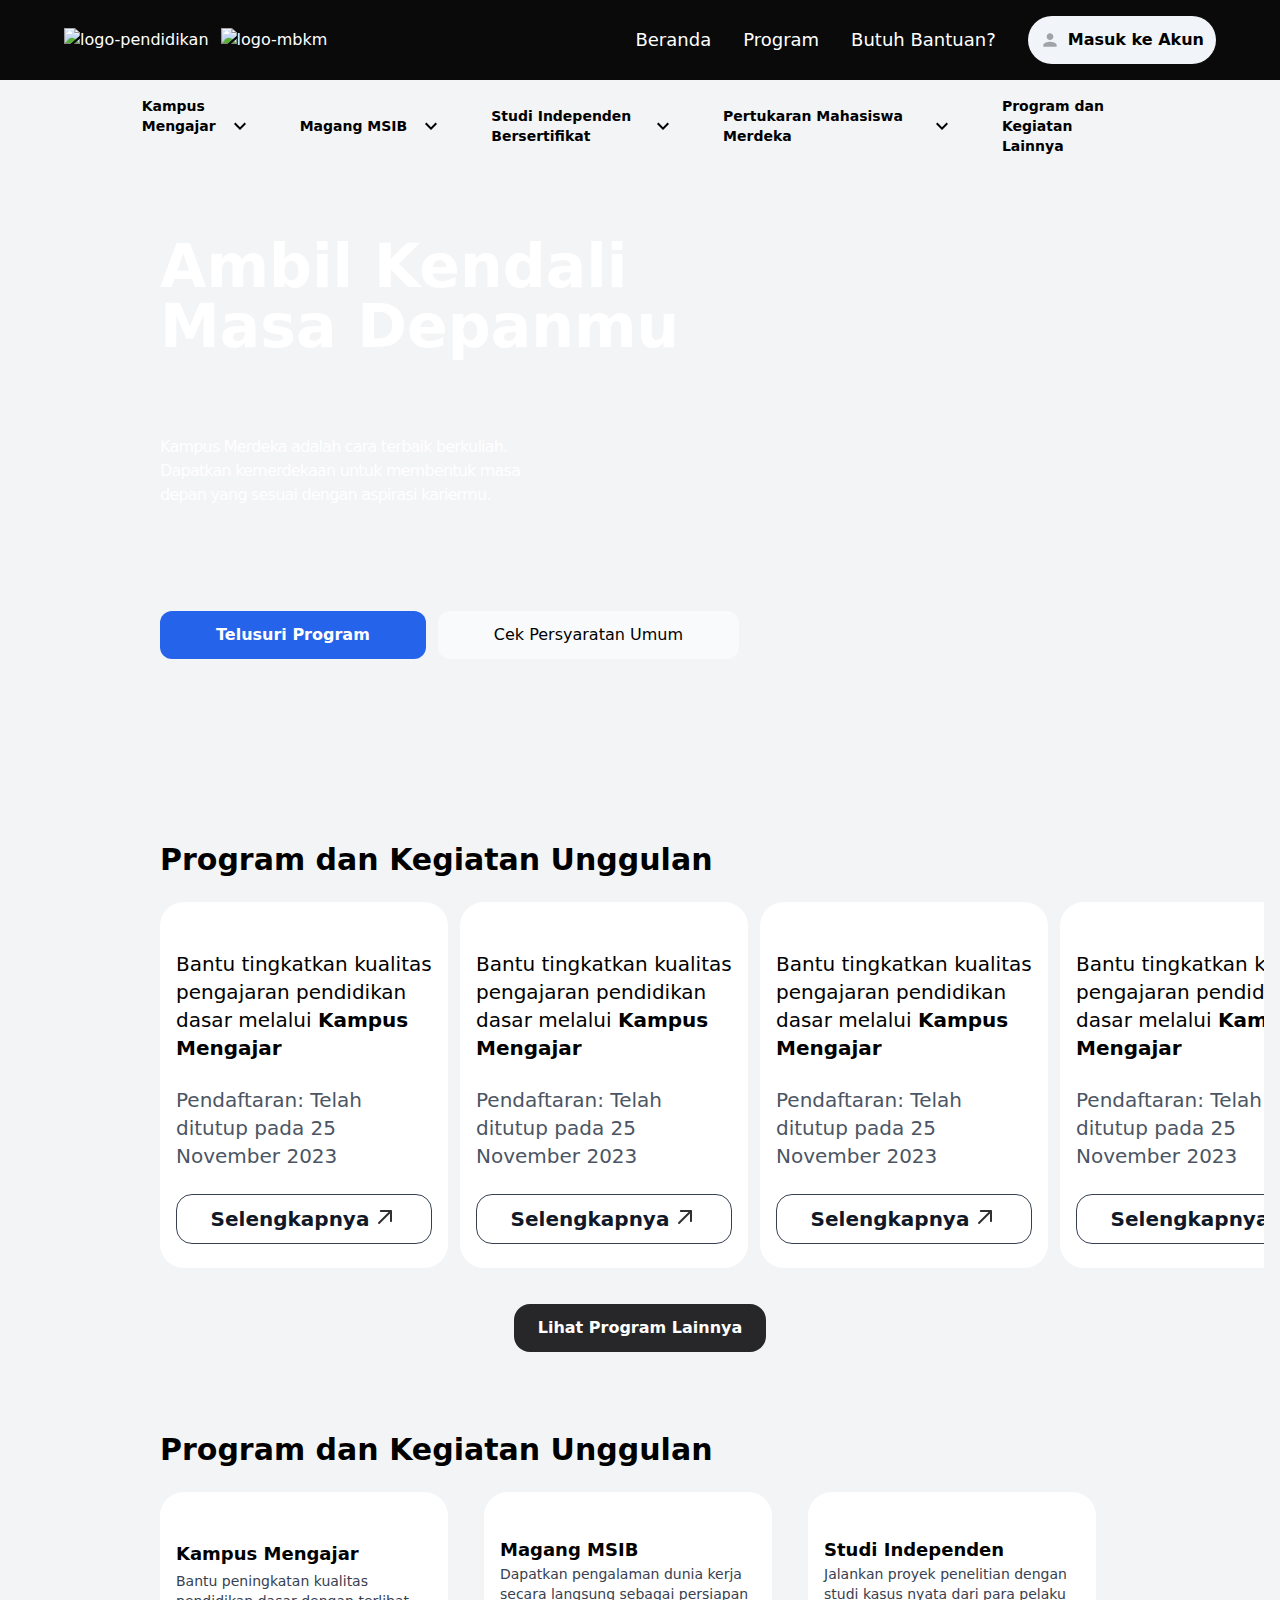
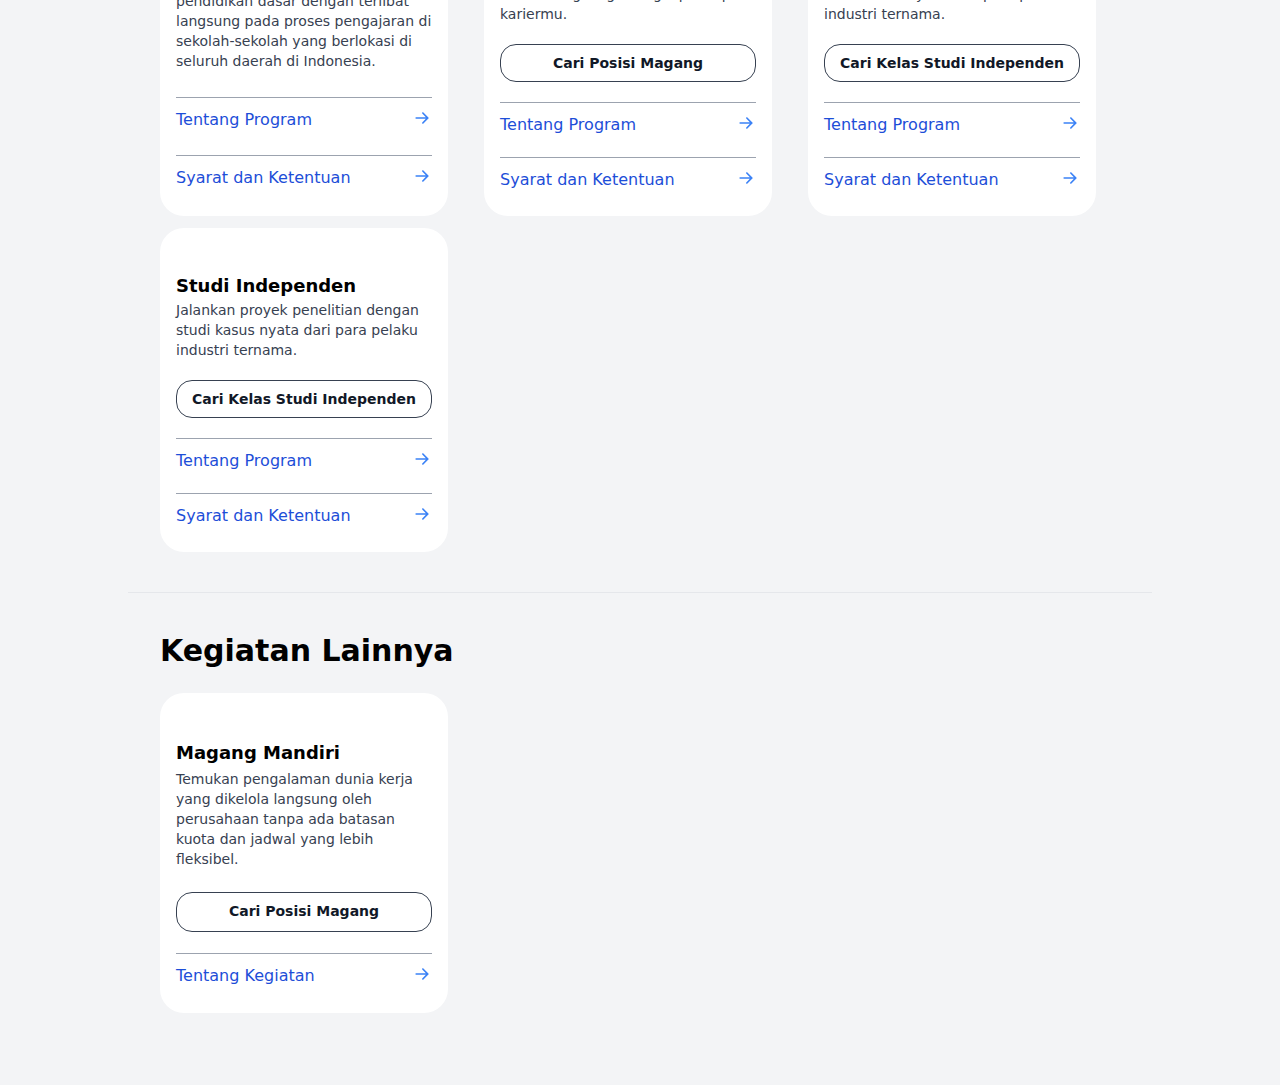
==== commit 2af79981: "Finished All necessary pages" ====
--- a/tailwind_component/index.html
+++ b/tailwind_component/index.html
@@ -14,8 +14,8 @@
                 <img class="" src="https://kampusmerdeka.kemdikbud.go.id/static/media/logo-white.d216d864.webp" alt="logo-mbkm">
             </div>
             <div class="gap-8 hidden lg:flex">
-                <span class="font-medium text-lg my-auto">Beranda</span>
-                <span class="font-medium text-lg my-auto">Program</span>
+                <span id="btn_beranda" class="cursor-pointer font-medium text-lg my-auto">Beranda</span>
+                <span id="btn_program" class="cursor-pointer font-medium text-lg my-auto">Program</span>
                 <span class="font-medium text-lg my-auto">Butuh Bantuan?</span>
                 <div class="rounded-full flex gap-2 bg-slate-100 p-3 font-bold text-black">
                     <svg class="my-auto" viewBox="0 0 24 24" height="20" fill="#A0A4A8" stroke=""><path d="M12 12C14.21 12 16 10.21 16 8C16 5.79 14.21 4 12 4C9.79 4 8 5.79 8 8C8 10.21 9.79 12 12 12ZM12 14C9.33 14 4 15.34 4 18V20H20V18C20 15.34 14.67 14 12 14Z"></path></svg>
@@ -53,7 +53,7 @@
                             </span>
                             <svg viewBox="0 0 24 24" height="20" fill="#45474A" stroke=""><path d="M13,19c-0.3,0-0.5-0.1-0.7-0.3c-0.4-0.4-0.4-1,0-1.4l4.3-4.3H5c-0.6,0-1-0.4-1-1s0.4-1,1-1h11.6l-4.3-4.3  c-0.4-0.4-0.4-1,0-1.4s1-0.4,1.4,0l6,6c0.1,0.1,0.2,0.2,0.2,0.3c0,0.1,0.1,0.2,0.1,0.4l0,0c0,0,0,0,0,0l0,0c0,0.1,0,0.3-0.1,0.4  c0,0.1-0.1,0.2-0.2,0.3l-6,6C13.5,18.9,13.3,19,13,19z"></path></svg>
                         </div>
-                        <div class="flex justify-between cursor-pointer">
+                        <div id="btn_program" class="flex justify-between cursor-pointer">
                             <span class="font-medium text-black tracking-tight">
                                 Program dan Kegiatan Lainnya
                             </span>
@@ -65,8 +65,8 @@
         </nav>
         <nav class="lg:hidden fixed w-full bg-white border-t border bottom-0">
             <div class="flex justify-around py-2 text-xs text-gray-600">
-                <div><svg class="mx-auto" viewBox="0 0 24 24" height="24" fill="#F66951" stroke=""><path d="M10,20v-6h4v6h5v-8h3L12,3L2,12h3v8H10z"></path></svg>Beranda</div>
-                <div><svg class="mx-auto" viewBox="0 0 24 24" height="24" fill="#A0A4A8" stroke=""><path d="M10 16V15H3.01L3 19C3 20.11 3.89 21 5 21H19C20.11 21 21 20.11 21 19V15H14V16H10ZM20 7H15.99V5L13.99 3H9.99L7.99 5V7H4C2.9 7 2 7.9 2 9V12C2 13.11 2.89 14 4 14H10V12H14V14H20C21.1 14 22 13.1 22 12V9C22 7.9 21.1 7 20 7ZM14 7H10V5H14V7Z"></path></svg>Program</div>
+                <div id="btnBeranda" class="cursor-pointer"><svg class="mx-auto" viewBox="0 0 24 24" height="24" fill="#F66951" stroke=""><path d="M10,20v-6h4v6h5v-8h3L12,3L2,12h3v8H10z"></path></svg>Beranda</div>
+                <div id="btnProgram" class="cursor-pointer"><svg class="mx-auto" viewBox="0 0 24 24" height="24" fill="#A0A4A8" stroke=""><path d="M10 16V15H3.01L3 19C3 20.11 3.89 21 5 21H19C20.11 21 21 20.11 21 19V15H14V16H10ZM20 7H15.99V5L13.99 3H9.99L7.99 5V7H4C2.9 7 2 7.9 2 9V12C2 13.11 2.89 14 4 14H10V12H14V14H20C21.1 14 22 13.1 22 12V9C22 7.9 21.1 7 20 7ZM14 7H10V5H14V7Z"></path></svg>Program</div>
                 <div><svg class="mx-auto" viewBox="0 0 41 41" height="24" fill="#A0A4A8" stroke=""><path d="M20.5,38.9c-10.1,0-18.4-8.2-18.4-18.4S10.4,2.1,20.5,2.1s18.4,8.2,18.4,18.4S30.6,38.9,20.5,38.9z M20.5,5.5  c-8.3,0-15,6.7-15,15s6.7,15,15,15s15-6.7,15-15S28.8,5.5,20.5,5.5z"></path><path d="M20.4,23.9c-0.7,0-1.4-0.4-1.6-1.2c-0.3-0.9,0.2-1.8,1.1-2.1c1-0.3,3.8-1.7,3.8-3.4c0-0.8-0.3-1.5-0.8-2.1  c-0.5-0.6-1.2-1-2-1.1c-0.8-0.1-1.6,0-2.2,0.4c-0.7,0.4-1.2,1-1.4,1.8c-0.3,0.9-1.3,1.3-2.2,1c-0.9-0.3-1.3-1.3-1-2.2  c0.5-1.5,1.6-2.7,2.9-3.5c1.4-0.8,3-1.1,4.5-0.8c1.6,0.3,3,1.1,4,2.3c1,1.2,1.6,2.7,1.6,4.3c0,4.4-5.5,6.4-6.2,6.6  C20.7,23.8,20.5,23.9,20.4,23.9z"></path><path d="M20.5,30.5c-0.9,0-1.7-0.8-1.7-1.7s0.7-1.7,1.7-1.7h0c0.9,0,1.7,0.8,1.7,1.7S21.4,30.5,20.5,30.5z"></path></svg>FAQ</div>
                 <div><svg class="mx-auto" viewBox="0 0 24 24" height="24" fill="#A0A4A8" stroke=""><path d="M12 12C14.21 12 16 10.21 16 8C16 5.79 14.21 4 12 4C9.79 4 8 5.79 8 8C8 10.21 9.79 12 12 12ZM12 14C9.33 14 4 15.34 4 18V20H20V18C20 15.34 14.67 14 12 14Z"></path></svg>Masuk</div>
             </div>
@@ -74,125 +74,222 @@
     </header>
     <div class="w-full h-fit hidden lg:flex">
         <div class="mx-auto flex">
-            <div class="cursor-pointer flex w-fit hover:bg-gray-200 group py-4 px-6 gap-5">
-                <span class="font-bold group-hover:text-blue-600  max-w-[14ch]">Kampus Mengajar</span>
+            <div class="cursor-pointer flex w-fit hover:bg-gray-200 group py-4 px-6 gap-2">
+                <span class="font-bold group-hover:text-blue-600 text-sm max-w-[8ch]">Kampus Mengajar</span>
                 <svg class="my-auto group-hover:fill-blue-600" viewBox="0 0 24 24" height="24" fill="" stroke=""><path d="M16.6,8.6L12,13.2L7.4,8.6L6,10l6,6l6-6L16.6,8.6z"></path></svg>
             </div>
-            <div class="cursor-pointer flex w-fit hover:bg-gray-200 group py-4 px-6 gap-5">
-                <span class="font-bold group-hover:text-blue-600  max-w-[14ch] my-auto">Magang MSIB</span>
+            <div class="cursor-pointer flex w-fit hover:bg-gray-200 group py-4 px-6 gap-3">
+                <span class="font-bold group-hover:text-blue-600 text-sm max-w-[14ch] my-auto">Magang MSIB</span>
                 <svg class="my-auto group-hover:fill-blue-600" viewBox="0 0 24 24" height="24" fill="" stroke=""><path d="M16.6,8.6L12,13.2L7.4,8.6L6,10l6,6l6-6L16.6,8.6z"></path></svg>
             </div>
-            <div class="cursor-pointer flex w-fit hover:bg-gray-200 group py-4 px-6 gap-5">
-                <span class="font-bold group-hover:text-blue-600  max-w-[20ch] my-auto">Studi Independen Bersertifikat</span>
+            <div class="cursor-pointer flex w-fit hover:bg-gray-200 group py-4 px-6 gap-1">
+                <span class="font-bold group-hover:text-blue-600 text-sm max-w-[16ch] my-auto">Studi Independen Bersertifikat</span>
                 <svg class="my-auto group-hover:fill-blue-600" viewBox="0 0 24 24" height="24" fill="" stroke=""><path d="M16.6,8.6L12,13.2L7.4,8.6L6,10l6,6l6-6L16.6,8.6z"></path></svg>
             </div>
-            <div class="cursor-pointer flex w-fit hover:bg-gray-200 group py-4 px-6 gap-5">
-                <span class="font-bold group-hover:text-blue-600  max-w-[20cursor-pointer ch] my-auto">Pertukaran Mahasiswa Merdeka</span>
+            <div class="cursor-pointer flex w-fit hover:bg-gray-200 group py-4 px-6 gap-3">
+                <span class="font-bold group-hover:text-blue-600 text-sm max-w-[20ch] my-auto">Pertukaran Mahasiswa Merdeka</span>
                 <svg class="my-auto group-hover:fill-blue-600" viewBox="0 0 24 24" height="24" fill="" stroke=""><path d="M16.6,8.6L12,13.2L7.4,8.6L6,10l6,6l6-6L16.6,8.6z"></path></svg>
             </div>
-            <div class="cursor-pointer flex w-fit hover:bg-gray-200 group py-4 px-6 gap-5">
-                <span class="font-bold group-hover:text-blue-600  max-w-[14ch] my-auto">Program dan Kegiatan Lainnya</span>
+            <div id="btn_program" class="cursor-pointer flex w-fit hover:bg-gray-200 group py-4 px-6 gap-3">
+                <span class="font-bold group-hover:text-blue-600 text-sm max-w-[14ch] my-auto">Program dan Kegiatan Lainnya</span>
             </div>
         </div>
     </div>
-    <section id="beranda">
-        <div class="bg-[url('https://kampusmerdeka.kemdikbud.go.id/static/media/headline-mahasiswa.7bfc0303.webp')] min-h-80 max-h-80 lg:min-h-[70dvh] bg-cover lg:ps-40 lg:py-16 py-10 px-4 grid">
-            <span class="text-white text-3xl lg:text-7xl font-bold font-sans first-letter: whitespace-break-spaces leading-snug">Ambil Kendali</br>Masa Depanmu</span>
-            <span class="text-white lg:text-xl max-w-[40ch] font-normal font-sans lg:-mt-10">
-                Kampus Merdeka adalah cara terbaik berkuliah. Dapatkan kemerdekaan untuk membentuk masa depan yang sesuai dengan aspirasi kariermu.
-            </span>
-            <div class="lg:flex lg:gap-3 lg:-mt-5">
-                <div class="bg-blue-600 text-center rounded-full lg:rounded-xl lg:px-14 lg:py-3 lg:h-fit p-2 mt-3 font-bold text-white">Telusuri Program</div>
-                <div class="bg-slate-50 text-center rounded-full lg:rounded-xl lg:px-14 lg:py-3 lg:h-fit p-2 mt-3 font-medium">Cek Persyaratan Umum</div>
-            </div>
-        </div>
+    <section id="home">
+        <section id="beranda">
+            <div class="bg-[url('https://kampusmerdeka.kemdikbud.go.id/static/media/headline-mahasiswa.7bfc0303.webp')] min-h-80 max-h-80 lg:min-h-[70dvh] bg-cover lg:ps-40 lg:py-16 py-10 px-4 grid">
+                <span class="text-white text-3xl lg:text-6xl font-bold font-sans first-letter: whitespace-break-spaces leading-snug">Ambil Kendali</br>Masa Depanmu</span>
+                <span class="text-white lg:text-base lg:tracking-tighter max-w-[40ch] font-normal font-sans lg:-mt-0">
+                    Kampus Merdeka adalah cara terbaik berkuliah. Dapatkan kemerdekaan untuk membentuk masa depan yang sesuai dengan aspirasi kariermu.
+                </span>
+                <div class="lg:flex lg:gap-3 lg:mt-3">
+                    <div class="bg-blue-600 text-center rounded-full lg:rounded-xl lg:px-14 lg:py-3 lg:h-fit p-2 mt-3 font-bold text-white">Telusuri Program</div>
+                    <div class="bg-slate-50 text-center rounded-full lg:rounded-xl lg:px-14 lg:py-3 lg:h-fit p-2 mt-3 font-medium">Cek Persyaratan Umum</div>
+                </div>
+            </div>
+        </section>
+        <section id="prog">
+            <div class="py-10 px-4 grid gap-6 h-fit">
+                <h1 class="font-bold text-3xl lg:ms-36">Program dan Kegiatan Unggulan</h1>
+                <div class="overflow-x-scroll lg:px-36 snap-x no-scrollbar flex gap-3">
+                    <div class="snap-center px-4 py-6 rounded-3xl min-w-64 max-w-64 lg:min-w-72 lg:max-w-72 bg-white grid lg:gap-6 gap-4">
+                        <img src="https://kampusmerdeka.kemdikbud.go.id/static/media/kampus-mengajar-logo.4cb4b8b5.webp" alt="">
+                        <span class="font-normal lg:text-xl text-lg font-sans leading-tight">
+                            Bantu tingkatkan kualitas 
+                            pengajaran pendidikan 
+                            dasar melalui <b>Kampus Mengajar</b>
+                        </span>
+                        <span class="font-extralight lg:text-xl text-lg text-gray-600">
+                            Pendaftaran: 
+                            Telah ditutup pada 25 November 2023
+                        </span>
+                        <div class="border border-gray-700 lg:text-xl rounded-2xl text-gray-900 text-center py-2.5 font-bold flex justify-center gap-1">Selengkapnya<svg viewBox="0 0 24 24" height="24" fill="#2F3031" stroke=""><path d="M6,19c-0.3,0-0.5-0.1-0.7-0.3c-0.4-0.4-0.4-1,0-1.4L15.6,7H7.9c-0.6,0-1-0.4-1-1s0.4-1,1-1H18c0,0,0,0,0,0l0,0  c0.1,0,0.3,0,0.4,0.1c0.1,0,0.2,0.1,0.3,0.2s0.2,0.2,0.2,0.3C19,5.7,19,5.9,19,6l0,0c0,0,0,0,0,0v10.1c0,0.6-0.4,1-1,1s-1-0.4-1-1  V8.4L6.7,18.7C6.5,18.9,6.3,19,6,19z"></path></svg></div>
+                    </div>
+                    <div class="snap-center px-4 py-6 rounded-3xl min-w-64 max-w-64 lg:min-w-72 lg:max-w-72 bg-white grid lg:gap-6 gap-4">
+                        <img src="https://kampusmerdeka.kemdikbud.go.id/static/media/kampus-mengajar-logo.4cb4b8b5.webp" alt="">
+                        <span class="font-normal lg:text-xl text-lg font-sans leading-tight">
+                            Bantu tingkatkan kualitas 
+                            pengajaran pendidikan 
+                            dasar melalui <b>Kampus Mengajar</b>
+                        </span>
+                        <span class="font-extralight lg:text-xl text-lg text-gray-600">
+                            Pendaftaran: 
+                            Telah ditutup pada 25 November 2023
+                        </span>
+                        <div class="border border-gray-700 lg:text-xl rounded-2xl text-gray-900 text-center py-2.5 font-bold flex justify-center gap-1">Selengkapnya<svg viewBox="0 0 24 24" height="24" fill="#2F3031" stroke=""><path d="M6,19c-0.3,0-0.5-0.1-0.7-0.3c-0.4-0.4-0.4-1,0-1.4L15.6,7H7.9c-0.6,0-1-0.4-1-1s0.4-1,1-1H18c0,0,0,0,0,0l0,0  c0.1,0,0.3,0,0.4,0.1c0.1,0,0.2,0.1,0.3,0.2s0.2,0.2,0.2,0.3C19,5.7,19,5.9,19,6l0,0c0,0,0,0,0,0v10.1c0,0.6-0.4,1-1,1s-1-0.4-1-1  V8.4L6.7,18.7C6.5,18.9,6.3,19,6,19z"></path></svg></div>
+                    </div>
+                    <div class="snap-center px-4 py-6 rounded-3xl min-w-64 max-w-64 lg:min-w-72 lg:max-w-72 bg-white grid lg:gap-6 gap-4">
+                        <img src="https://kampusmerdeka.kemdikbud.go.id/static/media/kampus-mengajar-logo.4cb4b8b5.webp" alt="">
+                        <span class="font-normal lg:text-xl text-lg font-sans leading-tight">
+                            Bantu tingkatkan kualitas 
+                            pengajaran pendidikan 
+                            dasar melalui <b>Kampus Mengajar</b>
+                        </span>
+                        <span class="font-extralight lg:text-xl text-lg text-gray-600">
+                            Pendaftaran: 
+                            Telah ditutup pada 25 November 2023
+                        </span>
+                        <div class="border border-gray-700 lg:text-xl rounded-2xl text-gray-900 text-center py-2.5 font-bold flex justify-center gap-1">Selengkapnya<svg viewBox="0 0 24 24" height="24" fill="#2F3031" stroke=""><path d="M6,19c-0.3,0-0.5-0.1-0.7-0.3c-0.4-0.4-0.4-1,0-1.4L15.6,7H7.9c-0.6,0-1-0.4-1-1s0.4-1,1-1H18c0,0,0,0,0,0l0,0  c0.1,0,0.3,0,0.4,0.1c0.1,0,0.2,0.1,0.3,0.2s0.2,0.2,0.2,0.3C19,5.7,19,5.9,19,6l0,0c0,0,0,0,0,0v10.1c0,0.6-0.4,1-1,1s-1-0.4-1-1  V8.4L6.7,18.7C6.5,18.9,6.3,19,6,19z"></path></svg></div>
+                    </div>
+                    <div class="snap-center px-4 py-6 rounded-3xl min-w-64 max-w-64 lg:min-w-72 lg:max-w-72 bg-white grid lg:gap-6 gap-4">
+                        <img src="https://kampusmerdeka.kemdikbud.go.id/static/media/kampus-mengajar-logo.4cb4b8b5.webp" alt="">
+                        <span class="font-normal lg:text-xl text-lg font-sans leading-tight">
+                            Bantu tingkatkan kualitas 
+                            pengajaran pendidikan 
+                            dasar melalui <b>Kampus Mengajar</b>
+                        </span>
+                        <span class="font-extralight lg:text-xl text-lg text-gray-600">
+                            Pendaftaran: 
+                            Telah ditutup pada 25 November 2023
+                        </span>
+                        <div class="border border-gray-700 lg:text-xl rounded-2xl text-gray-900 text-center py-2.5 font-bold flex justify-center gap-1">Selengkapnya<svg viewBox="0 0 24 24" height="24" fill="#2F3031" stroke=""><path d="M6,19c-0.3,0-0.5-0.1-0.7-0.3c-0.4-0.4-0.4-1,0-1.4L15.6,7H7.9c-0.6,0-1-0.4-1-1s0.4-1,1-1H18c0,0,0,0,0,0l0,0  c0.1,0,0.3,0,0.4,0.1c0.1,0,0.2,0.1,0.3,0.2s0.2,0.2,0.2,0.3C19,5.7,19,5.9,19,6l0,0c0,0,0,0,0,0v10.1c0,0.6-0.4,1-1,1s-1-0.4-1-1  V8.4L6.7,18.7C6.5,18.9,6.3,19,6,19z"></path></svg></div>
+                    </div>
+                    <div class="snap-center px-4 py-6 rounded-3xl min-w-64 max-w-64 lg:min-w-72 lg:max-w-72 bg-white grid lg:gap-6 gap-4">
+                        <img src="https://kampusmerdeka.kemdikbud.go.id/static/media/kampus-mengajar-logo.4cb4b8b5.webp" alt="">
+                        <span class="font-normal lg:text-xl text-lg font-sans leading-tight">
+                            Bantu tingkatkan kualitas 
+                            pengajaran pendidikan 
+                            dasar melalui <b>Kampus Mengajar</b>
+                        </span>
+                        <span class="font-extralight lg:text-xl text-lg text-gray-600">
+                            Pendaftaran: 
+                            Telah ditutup pada 25 November 2023
+                        </span>
+                        <div class="border border-gray-700 lg:text-xl rounded-2xl text-gray-900 text-center py-2.5 font-bold flex justify-center gap-1">Selengkapnya<svg viewBox="0 0 24 24" height="24" fill="#2F3031" stroke=""><path d="M6,19c-0.3,0-0.5-0.1-0.7-0.3c-0.4-0.4-0.4-1,0-1.4L15.6,7H7.9c-0.6,0-1-0.4-1-1s0.4-1,1-1H18c0,0,0,0,0,0l0,0  c0.1,0,0.3,0,0.4,0.1c0.1,0,0.2,0.1,0.3,0.2s0.2,0.2,0.2,0.3C19,5.7,19,5.9,19,6l0,0c0,0,0,0,0,0v10.1c0,0.6-0.4,1-1,1s-1-0.4-1-1  V8.4L6.7,18.7C6.5,18.9,6.3,19,6,19z"></path></svg></div>
+                    </div>
+                    <div class="snap-center px-4 py-6 rounded-3xl min-w-64 max-w-64 lg:min-w-72 lg:max-w-72 bg-white grid lg:gap-6 gap-4">
+                        <img src="https://kampusmerdeka.kemdikbud.go.id/static/media/kampus-mengajar-logo.4cb4b8b5.webp" alt="">
+                        <span class="font-normal lg:text-xl text-lg font-sans leading-tight">
+                            Bantu tingkatkan kualitas 
+                            pengajaran pendidikan 
+                            dasar melalui <b>Kampus Mengajar</b>
+                        </span>
+                        <span class="font-extralight lg:text-xl text-lg text-gray-600">
+                            Pendaftaran: 
+                            Telah ditutup pada 25 November 2023
+                        </span>
+                        <div class="border border-gray-700 lg:text-xl rounded-2xl text-gray-900 text-center py-2.5 font-bold flex justify-center gap-1">Selengkapnya<svg viewBox="0 0 24 24" height="24" fill="#2F3031" stroke=""><path d="M6,19c-0.3,0-0.5-0.1-0.7-0.3c-0.4-0.4-0.4-1,0-1.4L15.6,7H7.9c-0.6,0-1-0.4-1-1s0.4-1,1-1H18c0,0,0,0,0,0l0,0  c0.1,0,0.3,0,0.4,0.1c0.1,0,0.2,0.1,0.3,0.2s0.2,0.2,0.2,0.3C19,5.7,19,5.9,19,6l0,0c0,0,0,0,0,0v10.1c0,0.6-0.4,1-1,1s-1-0.4-1-1  V8.4L6.7,18.7C6.5,18.9,6.3,19,6,19z"></path></svg></div>
+                    </div>  
+                </div>
+                <div class="bg-zinc-800 text-white text-center rounded-2xl p-2 mt-3 font-bold lg:w-fit lg:px-6 lg:py-3 lg:mx-auto">Lihat Program Lainnya</div>
+            </div>
+        </section>
     </section>
     <section id="program">
-        <div class="py-10 px-4 grid gap-6 h-fit">
-            <h1 class="font-bold text-3xl lg:ms-36">Program dan Kegiatan Unggulan</h1>
-            <div class="overflow-x-scroll lg:px-36 snap-x no-scrollbar flex gap-3">
-                <div class="snap-center px-4 py-6 rounded-3xl min-w-64 max-w-64 lg:min-w-72 lg:max-w-72 bg-white grid lg:gap-6 gap-4">
-                    <img src="https://kampusmerdeka.kemdikbud.go.id/static/media/kampus-mengajar-logo.4cb4b8b5.webp" alt="">
-                    <span class="font-normal lg:text-xl text-lg font-sans leading-tight">
-                        Bantu tingkatkan kualitas 
-                        pengajaran pendidikan 
-                        dasar melalui <b>Kampus Mengajar</b>
-                    </span>
-                    <span class="font-extralight lg:text-xl text-lg text-gray-600">
-                        Pendaftaran: 
-                        Telah ditutup pada 25 November 2023
-                    </span>
-                    <div class="border border-gray-700 lg:text-xl rounded-2xl text-gray-900 text-center py-2.5 font-bold flex justify-center gap-1">Selengkapnya<svg viewBox="0 0 24 24" height="24" fill="#2F3031" stroke=""><path d="M6,19c-0.3,0-0.5-0.1-0.7-0.3c-0.4-0.4-0.4-1,0-1.4L15.6,7H7.9c-0.6,0-1-0.4-1-1s0.4-1,1-1H18c0,0,0,0,0,0l0,0  c0.1,0,0.3,0,0.4,0.1c0.1,0,0.2,0.1,0.3,0.2s0.2,0.2,0.2,0.3C19,5.7,19,5.9,19,6l0,0c0,0,0,0,0,0v10.1c0,0.6-0.4,1-1,1s-1-0.4-1-1  V8.4L6.7,18.7C6.5,18.9,6.3,19,6,19z"></path></svg></div>
-                </div>
-                <div class="snap-center px-4 py-6 rounded-3xl min-w-64 max-w-64 lg:min-w-72 lg:max-w-72 bg-white grid lg:gap-6 gap-4">
-                    <img src="https://kampusmerdeka.kemdikbud.go.id/static/media/kampus-mengajar-logo.4cb4b8b5.webp" alt="">
-                    <span class="font-normal lg:text-xl text-lg font-sans leading-tight">
-                        Bantu tingkatkan kualitas 
-                        pengajaran pendidikan 
-                        dasar melalui <b>Kampus Mengajar</b>
-                    </span>
-                    <span class="font-extralight lg:text-xl text-lg text-gray-600">
-                        Pendaftaran: 
-                        Telah ditutup pada 25 November 2023
-                    </span>
-                    <div class="border border-gray-700 lg:text-xl rounded-2xl text-gray-900 text-center py-2.5 font-bold flex justify-center gap-1">Selengkapnya<svg viewBox="0 0 24 24" height="24" fill="#2F3031" stroke=""><path d="M6,19c-0.3,0-0.5-0.1-0.7-0.3c-0.4-0.4-0.4-1,0-1.4L15.6,7H7.9c-0.6,0-1-0.4-1-1s0.4-1,1-1H18c0,0,0,0,0,0l0,0  c0.1,0,0.3,0,0.4,0.1c0.1,0,0.2,0.1,0.3,0.2s0.2,0.2,0.2,0.3C19,5.7,19,5.9,19,6l0,0c0,0,0,0,0,0v10.1c0,0.6-0.4,1-1,1s-1-0.4-1-1  V8.4L6.7,18.7C6.5,18.9,6.3,19,6,19z"></path></svg></div>
-                </div>
-                <div class="snap-center px-4 py-6 rounded-3xl min-w-64 max-w-64 lg:min-w-72 lg:max-w-72 bg-white grid lg:gap-6 gap-4">
-                    <img src="https://kampusmerdeka.kemdikbud.go.id/static/media/kampus-mengajar-logo.4cb4b8b5.webp" alt="">
-                    <span class="font-normal lg:text-xl text-lg font-sans leading-tight">
-                        Bantu tingkatkan kualitas 
-                        pengajaran pendidikan 
-                        dasar melalui <b>Kampus Mengajar</b>
-                    </span>
-                    <span class="font-extralight lg:text-xl text-lg text-gray-600">
-                        Pendaftaran: 
-                        Telah ditutup pada 25 November 2023
-                    </span>
-                    <div class="border border-gray-700 lg:text-xl rounded-2xl text-gray-900 text-center py-2.5 font-bold flex justify-center gap-1">Selengkapnya<svg viewBox="0 0 24 24" height="24" fill="#2F3031" stroke=""><path d="M6,19c-0.3,0-0.5-0.1-0.7-0.3c-0.4-0.4-0.4-1,0-1.4L15.6,7H7.9c-0.6,0-1-0.4-1-1s0.4-1,1-1H18c0,0,0,0,0,0l0,0  c0.1,0,0.3,0,0.4,0.1c0.1,0,0.2,0.1,0.3,0.2s0.2,0.2,0.2,0.3C19,5.7,19,5.9,19,6l0,0c0,0,0,0,0,0v10.1c0,0.6-0.4,1-1,1s-1-0.4-1-1  V8.4L6.7,18.7C6.5,18.9,6.3,19,6,19z"></path></svg></div>
-                </div>
-                <div class="snap-center px-4 py-6 rounded-3xl min-w-64 max-w-64 lg:min-w-72 lg:max-w-72 bg-white grid lg:gap-6 gap-4">
-                    <img src="https://kampusmerdeka.kemdikbud.go.id/static/media/kampus-mengajar-logo.4cb4b8b5.webp" alt="">
-                    <span class="font-normal lg:text-xl text-lg font-sans leading-tight">
-                        Bantu tingkatkan kualitas 
-                        pengajaran pendidikan 
-                        dasar melalui <b>Kampus Mengajar</b>
-                    </span>
-                    <span class="font-extralight lg:text-xl text-lg text-gray-600">
-                        Pendaftaran: 
-                        Telah ditutup pada 25 November 2023
-                    </span>
-                    <div class="border border-gray-700 lg:text-xl rounded-2xl text-gray-900 text-center py-2.5 font-bold flex justify-center gap-1">Selengkapnya<svg viewBox="0 0 24 24" height="24" fill="#2F3031" stroke=""><path d="M6,19c-0.3,0-0.5-0.1-0.7-0.3c-0.4-0.4-0.4-1,0-1.4L15.6,7H7.9c-0.6,0-1-0.4-1-1s0.4-1,1-1H18c0,0,0,0,0,0l0,0  c0.1,0,0.3,0,0.4,0.1c0.1,0,0.2,0.1,0.3,0.2s0.2,0.2,0.2,0.3C19,5.7,19,5.9,19,6l0,0c0,0,0,0,0,0v10.1c0,0.6-0.4,1-1,1s-1-0.4-1-1  V8.4L6.7,18.7C6.5,18.9,6.3,19,6,19z"></path></svg></div>
-                </div>
-                <div class="snap-center px-4 py-6 rounded-3xl min-w-64 max-w-64 lg:min-w-72 lg:max-w-72 bg-white grid lg:gap-6 gap-4">
-                    <img src="https://kampusmerdeka.kemdikbud.go.id/static/media/kampus-mengajar-logo.4cb4b8b5.webp" alt="">
-                    <span class="font-normal lg:text-xl text-lg font-sans leading-tight">
-                        Bantu tingkatkan kualitas 
-                        pengajaran pendidikan 
-                        dasar melalui <b>Kampus Mengajar</b>
-                    </span>
-                    <span class="font-extralight lg:text-xl text-lg text-gray-600">
-                        Pendaftaran: 
-                        Telah ditutup pada 25 November 2023
-                    </span>
-                    <div class="border border-gray-700 lg:text-xl rounded-2xl text-gray-900 text-center py-2.5 font-bold flex justify-center gap-1">Selengkapnya<svg viewBox="0 0 24 24" height="24" fill="#2F3031" stroke=""><path d="M6,19c-0.3,0-0.5-0.1-0.7-0.3c-0.4-0.4-0.4-1,0-1.4L15.6,7H7.9c-0.6,0-1-0.4-1-1s0.4-1,1-1H18c0,0,0,0,0,0l0,0  c0.1,0,0.3,0,0.4,0.1c0.1,0,0.2,0.1,0.3,0.2s0.2,0.2,0.2,0.3C19,5.7,19,5.9,19,6l0,0c0,0,0,0,0,0v10.1c0,0.6-0.4,1-1,1s-1-0.4-1-1  V8.4L6.7,18.7C6.5,18.9,6.3,19,6,19z"></path></svg></div>
-                </div>
-                <div class="snap-center px-4 py-6 rounded-3xl min-w-64 max-w-64 lg:min-w-72 lg:max-w-72 bg-white grid lg:gap-6 gap-4">
-                    <img src="https://kampusmerdeka.kemdikbud.go.id/static/media/kampus-mengajar-logo.4cb4b8b5.webp" alt="">
-                    <span class="font-normal lg:text-xl text-lg font-sans leading-tight">
-                        Bantu tingkatkan kualitas 
-                        pengajaran pendidikan 
-                        dasar melalui <b>Kampus Mengajar</b>
-                    </span>
-                    <span class="font-extralight lg:text-xl text-lg text-gray-600">
-                        Pendaftaran: 
-                        Telah ditutup pada 25 November 2023
-                    </span>
-                    <div class="border border-gray-700 lg:text-xl rounded-2xl text-gray-900 text-center py-2.5 font-bold flex justify-center gap-1">Selengkapnya<svg viewBox="0 0 24 24" height="24" fill="#2F3031" stroke=""><path d="M6,19c-0.3,0-0.5-0.1-0.7-0.3c-0.4-0.4-0.4-1,0-1.4L15.6,7H7.9c-0.6,0-1-0.4-1-1s0.4-1,1-1H18c0,0,0,0,0,0l0,0  c0.1,0,0.3,0,0.4,0.1c0.1,0,0.2,0.1,0.3,0.2s0.2,0.2,0.2,0.3C19,5.7,19,5.9,19,6l0,0c0,0,0,0,0,0v10.1c0,0.6-0.4,1-1,1s-1-0.4-1-1  V8.4L6.7,18.7C6.5,18.9,6.3,19,6,19z"></path></svg></div>
-                </div>
-                
-            </div>
-            <div class="bg-zinc-800 text-white text-center rounded-2xl p-2 mt-3 font-bold lg:w-fit lg:px-6 lg:py-3 lg:mx-auto">Lihat Program Lainnya</div>
-        </div>
+        <section class="">
+            <div class="py-10 px-4 grid gap-6 h-fit">
+                <h1 class="font-bold text-3xl lg:ms-36">Program dan Kegiatan Unggulan</h1>
+                <div class="grid lg:grid-cols-3 lg:px-36 gap-3">
+                    <div class="snap-center px-4 py-6 rounded-3xl min-w-64 max-w-screen-xl lg:min-w-72 lg:max-w-72 bg-white grid gap-5 lg:min-h-80">
+                        <img src="https://kampusmerdeka.kemdikbud.go.id/static/media/kampus-mengajar-logo.4cb4b8b5.webp" alt="">
+                        <h1 class="font-bold text-lg">Kampus Mengajar</h1>
+                        <p class="font-light lg:text-sm lg:-mt-5 text-gray-700">
+                            Bantu peningkatan kualitas pendidikan dasar dengan terlibat langsung  pada proses pengajaran di sekolah-sekolah yang berlokasi di seluruh daerah di Indonesia.
+                        </p>
+                        <div class="border-t-[0.5px] border-gray-400 lg:text-base text-blue-700 my-auto pt-2.5 font-medium flex justify-between gap-1">Tentang Program
+                            
+                            <svg class="fill-blue-500" viewBox="0 0 24 24" height="20" fill="#45474A" stroke=""><path d="M13,19c-0.3,0-0.5-0.1-0.7-0.3c-0.4-0.4-0.4-1,0-1.4l4.3-4.3H5c-0.6,0-1-0.4-1-1s0.4-1,1-1h11.6l-4.3-4.3  c-0.4-0.4-0.4-1,0-1.4s1-0.4,1.4,0l6,6c0.1,0.1,0.2,0.2,0.2,0.3c0,0.1,0.1,0.2,0.1,0.4l0,0c0,0,0,0,0,0l0,0c0,0.1,0,0.3-0.1,0.4  c0,0.1-0.1,0.2-0.2,0.3l-6,6C13.5,18.9,13.3,19,13,19z"></path></svg>
+                        </div>
+                        <div class="border-t border-gray-400 lg:text-base text-blue-700 my-auto pt-2.5 font-medium flex justify-between gap-1">Syarat dan Ketentuan
+                            
+                            <svg class="fill-blue-500" viewBox="0 0 24 24" height="20" fill="#45474A" stroke=""><path d="M13,19c-0.3,0-0.5-0.1-0.7-0.3c-0.4-0.4-0.4-1,0-1.4l4.3-4.3H5c-0.6,0-1-0.4-1-1s0.4-1,1-1h11.6l-4.3-4.3  c-0.4-0.4-0.4-1,0-1.4s1-0.4,1.4,0l6,6c0.1,0.1,0.2,0.2,0.2,0.3c0,0.1,0.1,0.2,0.1,0.4l0,0c0,0,0,0,0,0l0,0c0,0.1,0,0.3-0.1,0.4  c0,0.1-0.1,0.2-0.2,0.3l-6,6C13.5,18.9,13.3,19,13,19z"></path></svg>
+                        </div>
+                    </div>
+                    <div class="snap-center px-4 py-6 rounded-3xl min-w-64 max-w-screen-xl lg:min-w-72 lg:max-w-72 bg-white grid gap-5 lg:min-h-80">
+                        <img src="https://kampusmerdeka.kemdikbud.go.id/static/media/msib-logo.8402a51e.webp" alt="">
+                        <h1 class="font-bold text-lg">Magang MSIB</h1>
+                        <p class="font-light lg:text-sm lg:-mt-5 text-gray-700">
+                            Dapatkan pengalaman dunia kerja secara langsung sebagai persiapan kariermu.
+                        </p>
+                        <div class="border border-gray-700 lg:text-sm rounded-2xl text-gray-900 text-center py-2 font-bold flex justify-center gap-1">Cari Posisi Magang</div>
+                        <div class="border-t-[0.5px] border-gray-400 lg:text-base text-blue-700 my-auto pt-2.5 font-medium flex justify-between gap-1">Tentang Program
+                            
+                            <svg class="fill-blue-500" viewBox="0 0 24 24" height="20" fill="#45474A" stroke=""><path d="M13,19c-0.3,0-0.5-0.1-0.7-0.3c-0.4-0.4-0.4-1,0-1.4l4.3-4.3H5c-0.6,0-1-0.4-1-1s0.4-1,1-1h11.6l-4.3-4.3  c-0.4-0.4-0.4-1,0-1.4s1-0.4,1.4,0l6,6c0.1,0.1,0.2,0.2,0.2,0.3c0,0.1,0.1,0.2,0.1,0.4l0,0c0,0,0,0,0,0l0,0c0,0.1,0,0.3-0.1,0.4  c0,0.1-0.1,0.2-0.2,0.3l-6,6C13.5,18.9,13.3,19,13,19z"></path></svg>
+                        </div>
+                        <div class="border-t border-gray-400 lg:text-base text-blue-700 my-auto pt-2.5 font-medium flex justify-between gap-1">Syarat dan Ketentuan
+                            
+                            <svg class="fill-blue-500" viewBox="0 0 24 24" height="20" fill="#45474A" stroke=""><path d="M13,19c-0.3,0-0.5-0.1-0.7-0.3c-0.4-0.4-0.4-1,0-1.4l4.3-4.3H5c-0.6,0-1-0.4-1-1s0.4-1,1-1h11.6l-4.3-4.3  c-0.4-0.4-0.4-1,0-1.4s1-0.4,1.4,0l6,6c0.1,0.1,0.2,0.2,0.2,0.3c0,0.1,0.1,0.2,0.1,0.4l0,0c0,0,0,0,0,0l0,0c0,0.1,0,0.3-0.1,0.4  c0,0.1-0.1,0.2-0.2,0.3l-6,6C13.5,18.9,13.3,19,13,19z"></path></svg>
+                        </div>
+                    </div>
+                    <div class="snap-center px-4 py-6 rounded-3xl min-w-64 max-w-screen-xl lg:min-w-72 lg:max-w-72 bg-white grid gap-5 lg:min-h-80">
+                        <img src="https://kampusmerdeka.kemdikbud.go.id/static/media/msib-logo.8402a51e.webp" alt="">
+                        <h1 class="font-bold text-lg">Studi Independen</h1>
+                        <p class="font-light lg:text-sm lg:-mt-5 text-gray-700">
+                            Jalankan proyek penelitian dengan studi kasus nyata dari para pelaku industri ternama.
+                        </p>
+                        <div class="border border-gray-700 lg:text-sm rounded-2xl text-gray-900 text-center py-2 font-bold flex justify-center gap-1">Cari Kelas Studi Independen</div>
+                        <div class="border-t-[0.5px] border-gray-400 lg:text-base text-blue-700 my-auto pt-2.5 font-medium flex justify-between gap-1">Tentang Program
+                            
+                            <svg class="fill-blue-500" viewBox="0 0 24 24" height="20" fill="#45474A" stroke=""><path d="M13,19c-0.3,0-0.5-0.1-0.7-0.3c-0.4-0.4-0.4-1,0-1.4l4.3-4.3H5c-0.6,0-1-0.4-1-1s0.4-1,1-1h11.6l-4.3-4.3  c-0.4-0.4-0.4-1,0-1.4s1-0.4,1.4,0l6,6c0.1,0.1,0.2,0.2,0.2,0.3c0,0.1,0.1,0.2,0.1,0.4l0,0c0,0,0,0,0,0l0,0c0,0.1,0,0.3-0.1,0.4  c0,0.1-0.1,0.2-0.2,0.3l-6,6C13.5,18.9,13.3,19,13,19z"></path></svg>
+                        </div>
+                        <div class="border-t border-gray-400 lg:text-base text-blue-700 my-auto pt-2.5 font-medium flex justify-between gap-1">Syarat dan Ketentuan
+                            
+                            <svg class="fill-blue-500" viewBox="0 0 24 24" height="20" fill="#45474A" stroke=""><path d="M13,19c-0.3,0-0.5-0.1-0.7-0.3c-0.4-0.4-0.4-1,0-1.4l4.3-4.3H5c-0.6,0-1-0.4-1-1s0.4-1,1-1h11.6l-4.3-4.3  c-0.4-0.4-0.4-1,0-1.4s1-0.4,1.4,0l6,6c0.1,0.1,0.2,0.2,0.2,0.3c0,0.1,0.1,0.2,0.1,0.4l0,0c0,0,0,0,0,0l0,0c0,0.1,0,0.3-0.1,0.4  c0,0.1-0.1,0.2-0.2,0.3l-6,6C13.5,18.9,13.3,19,13,19z"></path></svg>
+                        </div>
+                    </div>
+                    <div class="snap-center px-4 py-6 rounded-3xl min-w-64 max-w-screen-xl lg:min-w-72 lg:max-w-72 bg-white grid gap-5 lg:min-h-80">
+                        <img src="https://kampusmerdeka.kemdikbud.go.id/static/media/msib-logo.8402a51e.webp" alt="">
+                        <h1 class="font-bold text-lg">Studi Independen</h1>
+                        <p class="font-light lg:text-sm lg:-mt-5 text-gray-700">
+                            Jalankan proyek penelitian dengan studi kasus nyata dari para pelaku industri ternama.
+                        </p>
+                        <div class="border border-gray-700 lg:text-sm rounded-2xl text-gray-900 text-center py-2 font-bold flex justify-center gap-1">Cari Kelas Studi Independen</div>
+                        <div class="border-t-[0.5px] border-gray-400 lg:text-base text-blue-700 my-auto pt-2.5 font-medium flex justify-between gap-1">Tentang Program
+                            
+                            <svg class="fill-blue-500" viewBox="0 0 24 24" height="20" fill="#45474A" stroke=""><path d="M13,19c-0.3,0-0.5-0.1-0.7-0.3c-0.4-0.4-0.4-1,0-1.4l4.3-4.3H5c-0.6,0-1-0.4-1-1s0.4-1,1-1h11.6l-4.3-4.3  c-0.4-0.4-0.4-1,0-1.4s1-0.4,1.4,0l6,6c0.1,0.1,0.2,0.2,0.2,0.3c0,0.1,0.1,0.2,0.1,0.4l0,0c0,0,0,0,0,0l0,0c0,0.1,0,0.3-0.1,0.4  c0,0.1-0.1,0.2-0.2,0.3l-6,6C13.5,18.9,13.3,19,13,19z"></path></svg>
+                        </div>
+                        <div class="border-t border-gray-400 lg:text-base text-blue-700 my-auto pt-2.5 font-medium flex justify-between gap-1">Syarat dan Ketentuan
+                            
+                            <svg class="fill-blue-500" viewBox="0 0 24 24" height="20" fill="#45474A" stroke=""><path d="M13,19c-0.3,0-0.5-0.1-0.7-0.3c-0.4-0.4-0.4-1,0-1.4l4.3-4.3H5c-0.6,0-1-0.4-1-1s0.4-1,1-1h11.6l-4.3-4.3  c-0.4-0.4-0.4-1,0-1.4s1-0.4,1.4,0l6,6c0.1,0.1,0.2,0.2,0.2,0.3c0,0.1,0.1,0.2,0.1,0.4l0,0c0,0,0,0,0,0l0,0c0,0.1,0,0.3-0.1,0.4  c0,0.1-0.1,0.2-0.2,0.3l-6,6C13.5,18.9,13.3,19,13,19z"></path></svg>
+                        </div>
+                    </div>
+                    
+                </div>
+            </div>
+        </section>
+        <hr class="max-w-screen-lg mx-auto">
+        <section class="">
+            <div class="py-10 px-4 grid gap-6 h-fit">
+                <h1 class="font-bold text-3xl lg:ms-36">Kegiatan Lainnya</h1>
+                <div class="grid lg:grid-cols-3 lg:px-36 gap-3">
+                    
+                    <div class="snap-center px-4 py-6 rounded-3xl min-w-64 max-w-screen-xl lg:min-w-72 lg:max-w-72 bg-white grid gap-5 lg:min-h-80">
+                        <img src="https://kampusmerdeka.kemdikbud.go.id/static/media/logo-mandiri.4e08d727.webp" class="mx-auto" alt="">
+                        <h1 class="font-bold text-lg">Magang Mandiri</h1>
+                        <p class="font-light lg:text-sm lg:-mt-5 text-gray-700">
+                            Temukan pengalaman dunia kerja yang dikelola langsung oleh perusahaan tanpa ada batasan kuota dan jadwal yang lebih fleksibel.
+                        </p>
+                        <div class="border border-gray-700 lg:text-sm rounded-2xl text-gray-900 text-center py-2 font-bold flex justify-center gap-1">Cari Posisi Magang</div>
+                        
+                        <div class="border-t border-gray-400 lg:text-base text-blue-700 my-auto pt-2.5 font-medium flex justify-between gap-1">Tentang Kegiatan
+                            
+                            <svg class="fill-blue-500" viewBox="0 0 24 24" height="20" fill="#45474A" stroke=""><path d="M13,19c-0.3,0-0.5-0.1-0.7-0.3c-0.4-0.4-0.4-1,0-1.4l4.3-4.3H5c-0.6,0-1-0.4-1-1s0.4-1,1-1h11.6l-4.3-4.3  c-0.4-0.4-0.4-1,0-1.4s1-0.4,1.4,0l6,6c0.1,0.1,0.2,0.2,0.2,0.3c0,0.1,0.1,0.2,0.1,0.4l0,0c0,0,0,0,0,0l0,0c0,0.1,0,0.3-0.1,0.4  c0,0.1-0.1,0.2-0.2,0.3l-6,6C13.5,18.9,13.3,19,13,19z"></path></svg>
+                        </div>
+                    </div>
+                    
+                </div>
+            </div>
+        </section>
     </section>
 </body>
 <script>
@@ -216,6 +313,34 @@
         bg_focus_dialog.classList.add('hidden');
     });
 
+    const btn_program = document.getElementById('btn_program');
+    const btn_beranda = document.getElementById('btn_beranda');
+    const home = document.getElementById('home');
+    const program = document.getElementById('program');
+    const btnProgram = document.getElementById('btnProgram');
+    const btnBeranda = document.getElementById('btnBeranda');
+
+    btn_program.addEventListener('click', () => {
+        program.classList.remove('hidden');
+        home.classList.add('hidden');
+    });
+
+    btn_beranda.addEventListener('click', () => {
+        home.classList.remove('hidden');
+        program.classList.add('hidden');
+    });
+    
+    btnProgram.addEventListener('click', () => {
+        program.classList.remove('hidden');
+        home.classList.add('hidden');
+    });
+
+    btnBeranda.addEventListener('click', () => {
+        home.classList.remove('hidden');
+        program.classList.add('hidden');
+    });
+
+
 </script>
 </html>
 
--- a/main.css
+++ b/main.css
@@ -657,6 +657,10 @@
   max-width: 14ch;
 }
 
+.max-w-\[16ch\] {
+  max-width: 16ch;
+}
+
 .max-w-\[20ch\] {
   max-width: 20ch;
 }
@@ -665,8 +669,16 @@
   max-width: 40ch;
 }
 
+.max-w-\[8ch\] {
+  max-width: 8ch;
+}
+
 .max-w-screen-xl {
   max-width: 1280px;
+}
+
+.max-w-screen-lg {
+  max-width: 1024px;
 }
 
 .-translate-y-full {
@@ -766,6 +778,15 @@
   border-top-width: 1px;
 }
 
+.border-t-\[0\.5px\] {
+  border-top-width: 0.5px;
+}
+
+.border-gray-400 {
+  --tw-border-opacity: 1;
+  border-color: rgb(156 163 175 / var(--tw-border-opacity));
+}
+
 .border-gray-700 {
   --tw-border-opacity: 1;
   border-color: rgb(55 65 81 / var(--tw-border-opacity));
@@ -781,6 +802,11 @@
   background-color: rgb(37 99 235 / var(--tw-bg-opacity));
 }
 
+.bg-gray-100 {
+  --tw-bg-opacity: 1;
+  background-color: rgb(243 244 246 / var(--tw-bg-opacity));
+}
+
 .bg-neutral-950 {
   --tw-bg-opacity: 1;
   background-color: rgb(10 10 10 / var(--tw-bg-opacity));
@@ -806,11 +832,6 @@
   background-color: rgb(39 39 42 / var(--tw-bg-opacity));
 }
 
-.bg-gray-100 {
-  --tw-bg-opacity: 1;
-  background-color: rgb(243 244 246 / var(--tw-bg-opacity));
-}
-
 .bg-opacity-75 {
   --tw-bg-opacity: 0.75;
 }
@@ -821,6 +842,10 @@
 
 .bg-cover {
   background-size: cover;
+}
+
+.fill-blue-500 {
+  fill: #3b82f6;
 }
 
 .p-2 {
@@ -875,8 +900,26 @@
   padding-bottom: 1.5rem;
 }
 
+.py-1 {
+  padding-top: 0.25rem;
+  padding-bottom: 0.25rem;
+}
+
+.py-1\.5 {
+  padding-top: 0.375rem;
+  padding-bottom: 0.375rem;
+}
+
 .pb-8 {
   padding-bottom: 2rem;
+}
+
+.pt-2 {
+  padding-top: 0.5rem;
+}
+
+.pt-2\.5 {
+  padding-top: 0.625rem;
 }
 
 .text-center {
@@ -915,6 +958,10 @@
   font-weight: 200;
 }
 
+.font-light {
+  font-weight: 300;
+}
+
 .font-medium {
   font-weight: 500;
 }
@@ -944,6 +991,11 @@
   color: rgb(0 0 0 / var(--tw-text-opacity));
 }
 
+.text-blue-700 {
+  --tw-text-opacity: 1;
+  color: rgb(29 78 216 / var(--tw-text-opacity));
+}
+
 .text-gray-400 {
   --tw-text-opacity: 1;
   color: rgb(156 163 175 / var(--tw-text-opacity));
@@ -952,6 +1004,11 @@
 .text-gray-600 {
   --tw-text-opacity: 1;
   color: rgb(75 85 99 / var(--tw-text-opacity));
+}
+
+.text-gray-700 {
+  --tw-text-opacity: 1;
+  color: rgb(55 65 81 / var(--tw-text-opacity));
 }
 
 .text-gray-900 {
@@ -1043,8 +1100,8 @@
     margin-right: auto;
   }
 
-  .lg\:-mt-10 {
-    margin-top: -2.5rem;
+  .lg\:-mt-0 {
+    margin-top: -0px;
   }
 
   .lg\:-mt-5 {
@@ -1053,6 +1110,10 @@
 
   .lg\:ms-36 {
     margin-inline-start: 9rem;
+  }
+
+  .lg\:mt-3 {
+    margin-top: 0.75rem;
   }
 
   .lg\:flex {
@@ -1068,6 +1129,10 @@
     height: fit-content;
   }
 
+  .lg\:min-h-80 {
+    min-height: 20rem;
+  }
+
   .lg\:min-h-\[70dvh\] {
     min-height: 70dvh;
   }
@@ -1081,20 +1146,12 @@
     min-width: 18rem;
   }
 
-  .lg\:max-w-screen-xl {
-    max-width: 1280px;
-  }
-
-  .lg\:max-w-screen-lg {
-    max-width: 1024px;
-  }
-
   .lg\:max-w-72 {
     max-width: 18rem;
   }
 
-  .lg\:place-content-center {
-    place-content: center;
+  .lg\:grid-cols-3 {
+    grid-template-columns: repeat(3, minmax(0, 1fr));
   }
 
   .lg\:gap-3 {
@@ -1119,6 +1176,16 @@
     padding-right: 4rem;
   }
 
+  .lg\:px-36 {
+    padding-left: 9rem;
+    padding-right: 9rem;
+  }
+
+  .lg\:px-6 {
+    padding-left: 1.5rem;
+    padding-right: 1.5rem;
+  }
+
   .lg\:py-16 {
     padding-top: 4rem;
     padding-bottom: 4rem;
@@ -1134,32 +1201,31 @@
     padding-bottom: 1rem;
   }
 
-  .lg\:px-36 {
-    padding-left: 9rem;
-    padding-right: 9rem;
-  }
-
-  .lg\:px-6 {
-    padding-left: 1.5rem;
-    padding-right: 1.5rem;
-  }
-
-  .lg\:py-2 {
-    padding-top: 0.5rem;
-    padding-bottom: 0.5rem;
-  }
-
   .lg\:ps-40 {
     padding-inline-start: 10rem;
   }
 
-  .lg\:text-7xl {
-    font-size: 4.5rem;
+  .lg\:text-6xl {
+    font-size: 3.75rem;
     line-height: 1;
+  }
+
+  .lg\:text-base {
+    font-size: 1rem;
+    line-height: 1.5rem;
+  }
+
+  .lg\:text-sm {
+    font-size: 0.875rem;
+    line-height: 1.25rem;
   }
 
   .lg\:text-xl {
     font-size: 1.25rem;
     line-height: 1.75rem;
   }
+
+  .lg\:tracking-tighter {
+    letter-spacing: -0.05em;
+  }
 }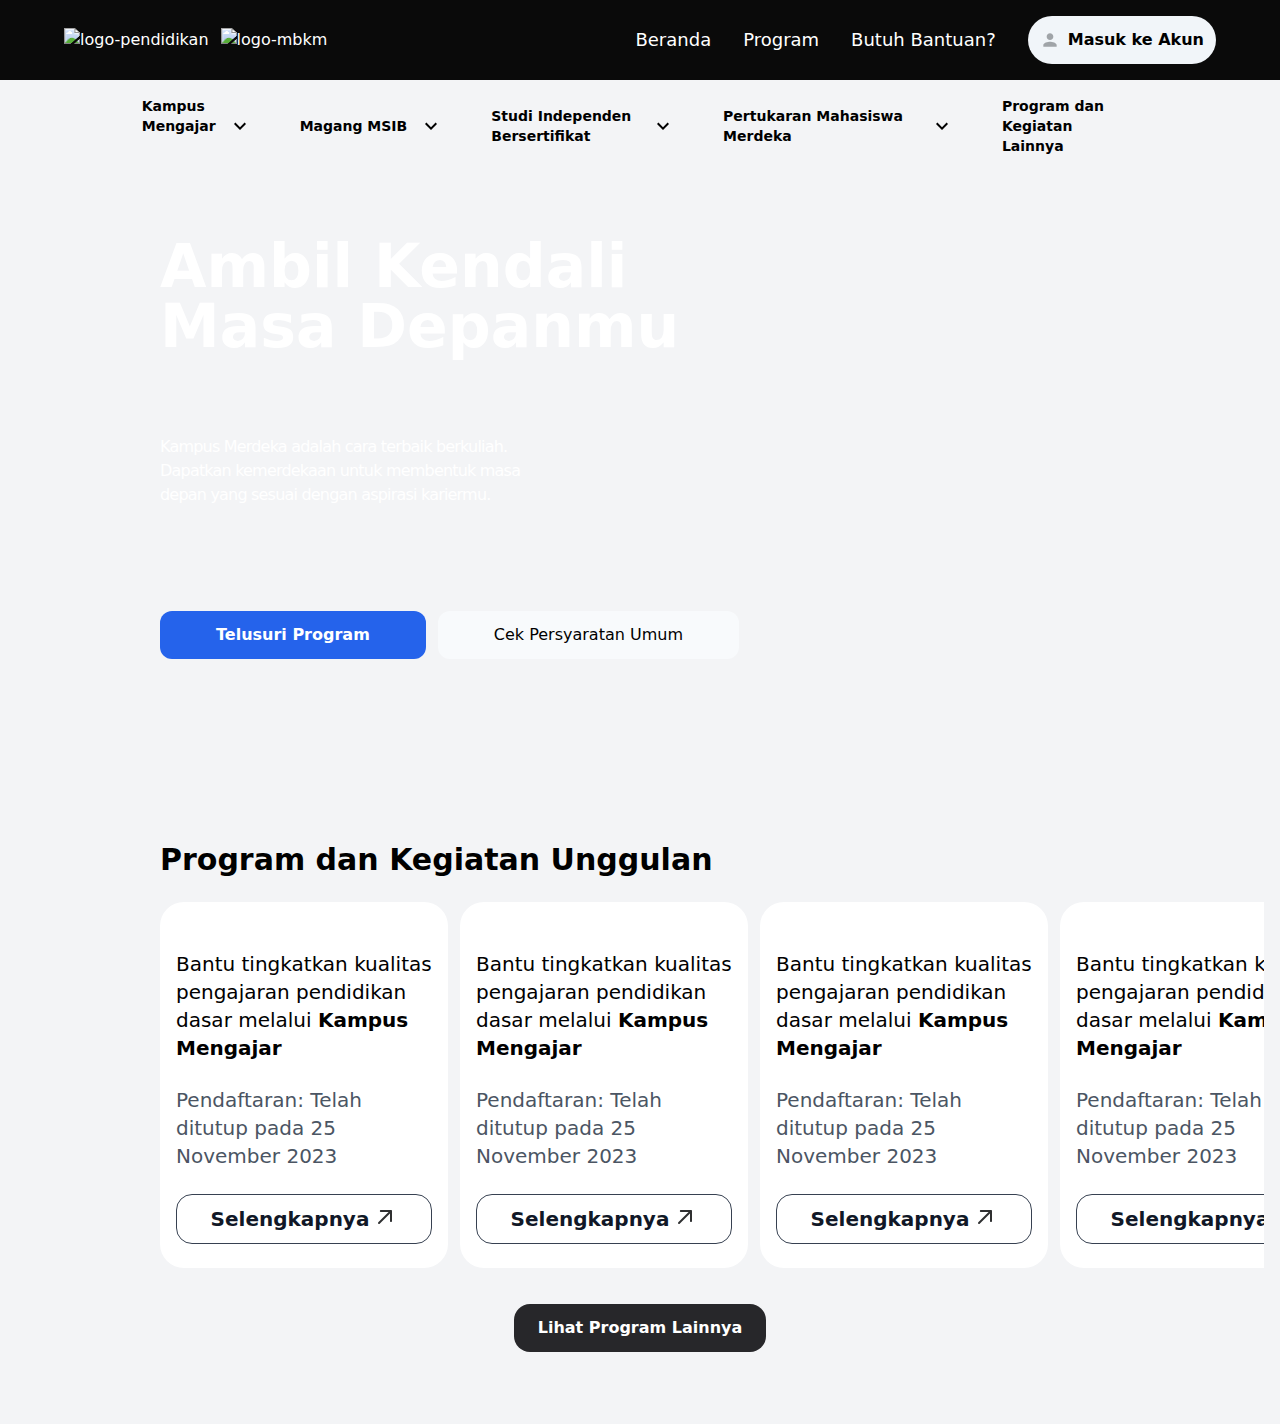
==== commit 1c8b557b: "Fixed pages" ====
--- a/tailwind_component/index.html
+++ b/tailwind_component/index.html
@@ -195,7 +195,7 @@
             </div>
         </section>
     </section>
-    <section id="program">
+    <section id="program" class="hidden">
         <section class="">
             <div class="py-10 px-4 grid gap-6 h-fit">
                 <h1 class="font-bold text-3xl lg:ms-36">Program dan Kegiatan Unggulan</h1>
